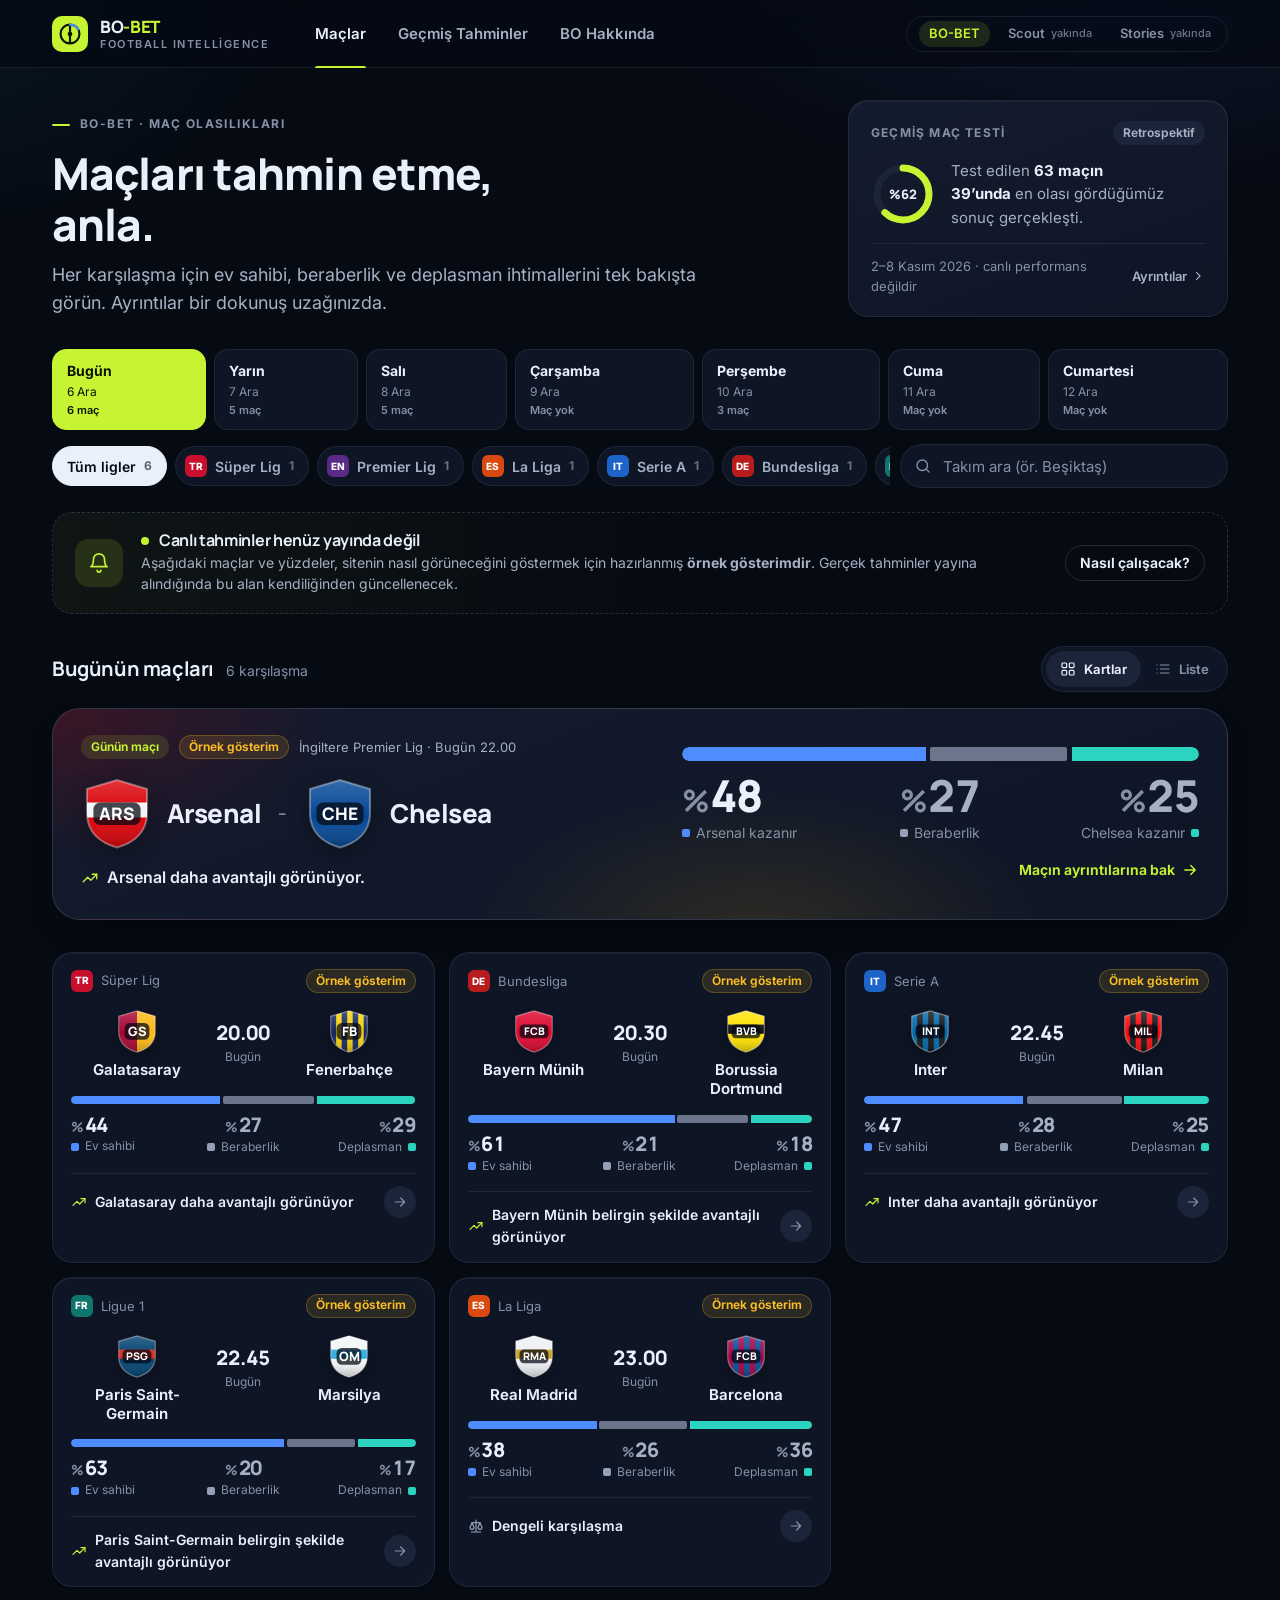
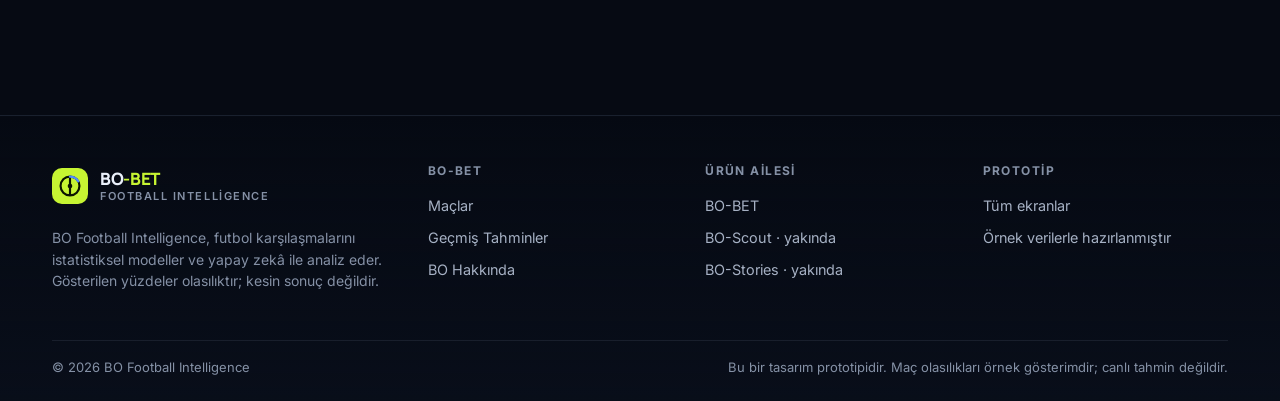
==== index.html @ 5502887b "Initial BO Football Intelligence UX design" ====
<!DOCTYPE html>
<html lang="tr">
<head>
<meta charset="UTF-8">
<meta name="viewport" content="width=device-width, initial-scale=1, viewport-fit=cover">
<meta name="theme-color" content="#060a13">
<meta name="description" content="BO-BET: Bugünün futbol maçları için kazanma ve beraberlik olasılıkları. BO Football Intelligence.">
<title>Maçlar · BO-BET — BO Football Intelligence</title>
<link rel="preconnect" href="https://fonts.googleapis.com">
<link rel="preconnect" href="https://fonts.gstatic.com" crossorigin>
<link href="https://fonts.googleapis.com/css2?family=Inter:wght@400;500;600;700&family=Manrope:wght@600;700;800&display=swap" rel="stylesheet">
<link rel="stylesheet" href="assets/css/base.css">
<link rel="stylesheet" href="assets/css/shell.css">
<link rel="stylesheet" href="assets/css/components.css">
<link rel="stylesheet" href="assets/css/pages.css">
</head>
<body data-page="maclar">
<a class="skip-link" href="#icerik">İçeriğe geç</a>
<header class="site-header" id="site-header"></header>

<main id="icerik" class="page">
  <div class="container">

    <section class="home-hero" aria-labelledby="hero-title">
      <div>
        <span class="eyebrow">BO-BET · Maç olasılıkları</span>
        <h1 id="hero-title">Maçları tahmin etme, <br>anla.</h1>
        <p class="lead">Her karşılaşma için ev sahibi, beraberlik ve deplasman ihtimallerini tek bakışta görün. Ayrıntılar bir dokunuş uzağınızda.</p>
      </div>
      <a class="track-card" href="gecmis-tahminler.html" id="track-card" aria-label="Geçmiş maç testlerinin sonuçlarını gör"></a>
    </section>

    <section class="toolbar" aria-label="Maç filtreleri">
      <div class="date-strip" id="date-strip" role="group" aria-label="Gün seçimi"></div>
      <div class="toolbar__row toolbar__row--top">
        <div class="chips" id="league-chips" role="group" aria-label="Lig filtresi"></div>
        <div class="search" role="search">
          <svg viewBox="0 0 24 24" fill="none" stroke="currentColor" stroke-width="1.8" stroke-linecap="round" aria-hidden="true"><circle cx="11" cy="11" r="7"/><path d="m20 20-3.5-3.5"/></svg>
          <label class="sr-only" for="team-search">Takım ara</label>
          <input id="team-search" type="search" placeholder="Takım ara (ör. Beşiktaş)" autocomplete="off" enterkeyhint="search">
          <button class="search__clear" id="search-clear" type="button" aria-label="Aramayı temizle" hidden></button>
        </div>
      </div>
    </section>

    <div class="live-empty" role="status">
      <span class="live-empty__icon"><svg viewBox="0 0 24 24" fill="none" stroke="currentColor" stroke-width="1.8" stroke-linecap="round" stroke-linejoin="round" aria-hidden="true"><path d="M6 8a6 6 0 0 1 12 0c0 7 3 8 3 8H3s3-1 3-8"/><path d="M10 20a2 2 0 0 0 4 0"/></svg></span>
      <div>
        <h3><span class="pulse-dot" aria-hidden="true"></span>Canlı tahminler henüz yayında değil</h3>
        <p>Aşağıdaki maçlar ve yüzdeler, sitenin nasıl görüneceğini göstermek için hazırlanmış <strong>örnek gösterimdir</strong>. Gerçek tahminler yayına alındığında bu alan kendiliğinden güncellenecek.</p>
      </div>
      <a class="btn btn--ghost btn--sm" href="hakkinda.html#canli">Nasıl çalışacak?</a>
    </div>

    <div class="results-meta">
      <div class="results-meta__title">
        <h2 id="results-title">Bugünün maçları</h2>
        <span id="results-count" aria-live="polite"></span>
      </div>
      <div class="view-switch" role="group" aria-label="Görünüm">
        <button type="button" data-view="cards" aria-pressed="true"><svg viewBox="0 0 24 24" fill="none" stroke="currentColor" stroke-width="1.8" aria-hidden="true"><rect x="3" y="3" width="7" height="7" rx="1.5"/><rect x="14" y="3" width="7" height="7" rx="1.5"/><rect x="3" y="14" width="7" height="7" rx="1.5"/><rect x="14" y="14" width="7" height="7" rx="1.5"/></svg>Kartlar</button>
        <button type="button" data-view="list" aria-pressed="false"><svg viewBox="0 0 24 24" fill="none" stroke="currentColor" stroke-width="1.8" stroke-linecap="round" aria-hidden="true"><path d="M8 6h13M8 12h13M8 18h13M3 6h.01M3 12h.01M3 18h.01"/></svg>Liste</button>
      </div>
    </div>

    <div id="featured-slot"></div>
    <div id="match-groups"></div>

  </div>
</main>

<footer class="site-footer" id="site-footer"></footer>
<nav class="bottom-nav" id="bottom-nav" aria-label="Alt menü"></nav>

<script src="assets/js/data.js"></script>
<script src="assets/js/icons.js"></script>
<script src="assets/js/core.js"></script>
<script src="assets/js/page-matches.js"></script>
</body>
</html>
---- assets/css/base.css ----
/* =========================================================
   BO Football Intelligence — Tasarım sistemi
   1) Değişkenler  2) Temel  3) Yerleşim  4) Kabuk (üst menü, alt menü, altbilgi)
   ========================================================= */

:root {
  /* Yüzeyler: derin lacivert → antrasit */
  --bg: #060a13;
  --bg-2: #0a101d;
  --surface: #0e1525;
  --surface-2: #131b2e;
  --surface-3: #1b2439;
  --line: rgba(148, 163, 184, 0.12);
  --line-2: rgba(148, 163, 184, 0.22);

  /* Metin (koyu zeminde AA kontrast) */
  --text: #eaf0fa;
  --text-2: #a6b1c4;
  --text-3: #8591a6;

  /* Marka: sinyal lime — yalnızca marka, etkin durum ve ana eylem */
  --brand: #c6f432;
  --brand-hover: #d6fb63;
  --brand-ink: #0b1300;
  --brand-soft: rgba(198, 244, 50, 0.12);

  /* Sonuç renkleri: kazan/kaybet çağrışımı yapmayan nötr üçlü */
  --home: #4f8cff;
  --draw: #93a0b8;
  --away: #2cd3c1;
  --home-soft: rgba(79, 140, 255, 0.14);
  --draw-soft: rgba(147, 160, 184, 0.14);
  --away-soft: rgba(44, 211, 193, 0.14);

  /* Durum */
  --ok: #4ade80;
  --bad: #fb7185;
  --warn: #fbbf24;
  --ok-soft: rgba(74, 222, 128, 0.12);
  --bad-soft: rgba(251, 113, 133, 0.12);
  --warn-soft: rgba(251, 191, 36, 0.12);

  --font-display: "Manrope", "Segoe UI", system-ui, sans-serif;
  --font-body: "Inter", "Segoe UI", system-ui, sans-serif;

  --r-xs: 6px;
  --r-sm: 10px;
  --r-md: 14px;
  --r-lg: 20px;
  --r-xl: 28px;
  --r-pill: 999px;

  --s-1: 4px;
  --s-2: 8px;
  --s-3: 12px;
  --s-4: 16px;
  --s-5: 24px;
  --s-6: 32px;
  --s-7: 48px;
  --s-8: 64px;
  --s-9: 96px;

  --shadow-1: inset 0 1px 0 rgba(255, 255, 255, 0.04), 0 1px 2px rgba(0, 0, 0, 0.4);
  --shadow-2: 0 14px 34px -16px rgba(0, 0, 0, 0.7);
  --shadow-3: 0 30px 70px -30px rgba(0, 0, 0, 0.85);

  --ease-out: cubic-bezier(0.22, 1, 0.36, 1);
  --t-fast: 150ms;
  --t-med: 260ms;

  --header-h: 68px;
  --bottom-h: 66px;
  --container: 1240px;
}

/* ---------- Temel ---------- */
*,
*::before,
*::after {
  box-sizing: border-box;
}
* {
  margin: 0;
}
html {
  -webkit-text-size-adjust: 100%;
  color-scheme: dark;
  scroll-padding-top: calc(var(--header-h) + 16px);
}
body {
  font-family: var(--font-body);
  font-size: 16px;
  line-height: 1.55;
  color: var(--text);
  background: var(--bg);
  min-height: 100vh;
  -webkit-font-smoothing: antialiased;
  overflow-x: hidden;
}
body::before {
  content: "";
  position: fixed;
  inset: 0;
  z-index: -1;
  pointer-events: none;
  background:
    radial-gradient(900px 480px at 88% -10%, rgba(79, 140, 255, 0.13), transparent 60%),
    radial-gradient(700px 420px at -8% 0%, rgba(44, 211, 193, 0.07), transparent 60%),
    radial-gradient(800px 360px at 50% 115%, rgba(198, 244, 50, 0.04), transparent 60%);
}
img,
svg {
  display: block;
  max-width: 100%;
}
a {
  color: inherit;
  text-decoration: none;
}
button,
input,
select {
  font: inherit;
  color: inherit;
}
button {
  background: none;
  border: 0;
  cursor: pointer;
  -webkit-tap-highlight-color: transparent;
}
ul,
ol {
  list-style: none;
  padding: 0;
}
:focus-visible {
  outline: 2px solid var(--brand);
  outline-offset: 3px;
  border-radius: var(--r-xs);
}
::selection {
  background: rgba(198, 244, 50, 0.28);
  color: #fff;
}
[hidden] {
  display: none !important;
}
.sr-only {
  position: absolute;
  width: 1px;
  height: 1px;
  padding: 0;
  margin: -1px;
  overflow: hidden;
  clip: rect(0, 0, 0, 0);
  white-space: nowrap;
  border: 0;
}
.skip-link {
  position: absolute;
  left: 16px;
  top: -80px;
  z-index: 100;
  padding: 10px 16px;
  border-radius: var(--r-sm);
  background: var(--brand);
  color: var(--brand-ink);
  font-weight: 700;
}
.skip-link:focus {
  top: 12px;
}

/* ---------- Tipografi ---------- */
h1,
h2,
h3,
h4 {
  font-family: var(--font-display);
  font-weight: 700;
  line-height: 1.15;
  letter-spacing: -0.02em;
  text-wrap: balance;
}
h1 {
  font-size: clamp(1.75rem, 1.2rem + 2.2vw, 2.75rem);
  font-weight: 800;
}
h2 {
  font-size: clamp(1.3rem, 1.05rem + 1vw, 1.75rem);
}
h3 {
  font-size: 1.0625rem;
}
p {
  text-wrap: pretty;
}
.num {
  font-family: var(--font-display);
  font-variant-numeric: tabular-nums;
  letter-spacing: -0.02em;
}
.eyebrow {
  display: inline-flex;
  align-items: center;
  gap: 10px;
  font-size: 0.75rem;
  font-weight: 700;
  letter-spacing: 0.12em;
  text-transform: uppercase;
  color: var(--text-3);
}
.eyebrow::before {
  content: "";
  width: 18px;
  height: 2px;
  border-radius: 2px;
  background: var(--brand);
}
.lead {
  font-size: clamp(1rem, 0.95rem + 0.3vw, 1.125rem);
  color: var(--text-2);
  max-width: 62ch;
}
.muted {
  color: var(--text-3);
}

/* ---------- Yerleşim ---------- */
.container {
  width: 100%;
  max-width: var(--container);
  margin-inline: auto;
  padding-inline: clamp(16px, 4vw, 32px);
}
.page {
  padding-block: var(--s-6) var(--s-8);
}
.section {
  margin-top: var(--s-8);
}
.section-head {
  display: flex;
  align-items: flex-end;
  justify-content: space-between;
  gap: var(--s-4);
  flex-wrap: wrap;
  margin-bottom: var(--s-5);
}
.section-head p {
  margin-top: 6px;
  max-width: 62ch;
  font-size: 0.975rem;
  color: var(--text-2);
}
---- assets/css/shell.css ----
/* =========================================================
   Kabuk: Üst menü · Mobil alt menü · Altbilgi
   ========================================================= */

.site-header {
  position: sticky;
  top: 0;
  z-index: 50;
  height: var(--header-h);
  background: rgba(6, 10, 19, 0.78);
  backdrop-filter: saturate(160%) blur(14px);
  -webkit-backdrop-filter: saturate(160%) blur(14px);
  border-bottom: 1px solid var(--line);
}
.site-header__inner {
  height: 100%;
  display: flex;
  align-items: center;
  gap: var(--s-6);
}

/* Logo */
.logo {
  display: inline-flex;
  align-items: center;
  gap: 12px;
  flex-shrink: 0;
  min-height: 44px;
}
.logo__mark {
  width: 36px;
  height: 36px;
  flex-shrink: 0;
}
.logo__text {
  display: flex;
  flex-direction: column;
  line-height: 1;
}
.logo__name {
  font-family: var(--font-display);
  font-weight: 800;
  font-size: 1.0625rem;
  letter-spacing: -0.02em;
}
.logo__name b {
  color: var(--brand);
  font-weight: 800;
}
.logo__sub {
  margin-top: 4px;
  font-size: 0.6875rem;
  font-weight: 600;
  letter-spacing: 0.14em;
  text-transform: uppercase;
  color: var(--text-3);
}

/* Ana menü */
.main-nav {
  display: flex;
  align-items: center;
  gap: 4px;
  height: 100%;
}
.main-nav__link {
  position: relative;
  display: inline-flex;
  align-items: center;
  height: 100%;
  padding-inline: 14px;
  font-size: 0.9375rem;
  font-weight: 600;
  color: var(--text-2);
  transition: color var(--t-fast) ease;
}
.main-nav__link:hover {
  color: var(--text);
}
.main-nav__link[aria-current="page"] {
  color: var(--text);
}
.main-nav__link[aria-current="page"]::after {
  content: "";
  position: absolute;
  left: 14px;
  right: 14px;
  bottom: -1px;
  height: 2px;
  border-radius: 2px 2px 0 0;
  background: var(--brand);
}

.header-right {
  margin-left: auto;
  display: flex;
  align-items: center;
  gap: var(--s-3);
}
.product-switch {
  display: inline-flex;
  align-items: center;
  gap: 8px;
  height: 36px;
  padding: 0 6px 0 12px;
  border: 1px solid var(--line);
  border-radius: var(--r-pill);
  font-size: 0.8125rem;
  color: var(--text-3);
}
.product-switch__item {
  display: inline-flex;
  align-items: center;
  gap: 6px;
  height: 26px;
  padding: 0 10px;
  border-radius: var(--r-pill);
  font-weight: 600;
}
.product-switch__item.is-current {
  background: var(--brand-soft);
  color: var(--brand);
}
.product-switch__item.is-soon {
  color: var(--text-3);
}
.product-switch__item.is-soon small {
  font-size: 0.6875rem;
  font-weight: 500;
  opacity: 0.8;
}

/* ---------- Mobil alt menü ---------- */
.bottom-nav {
  display: none;
}

@media (max-width: 860px) {
  .main-nav,
  .product-switch {
    display: none;
  }
  .site-header {
    --header-h: 60px;
  }
  .bottom-nav {
    display: grid;
    grid-template-columns: repeat(3, 1fr);
    position: fixed;
    left: 0;
    right: 0;
    bottom: 0;
    z-index: 60;
    height: calc(var(--bottom-h) + env(safe-area-inset-bottom));
    padding-bottom: env(safe-area-inset-bottom);
    background: rgba(8, 12, 22, 0.92);
    backdrop-filter: saturate(160%) blur(16px);
    -webkit-backdrop-filter: saturate(160%) blur(16px);
    border-top: 1px solid var(--line);
  }
  .bottom-nav__link {
    display: flex;
    flex-direction: column;
    align-items: center;
    justify-content: center;
    gap: 4px;
    min-height: 48px;
    font-size: 0.75rem;
    font-weight: 600;
    color: var(--text-3);
    position: relative;
  }
  .bottom-nav__link svg {
    width: 22px;
    height: 22px;
  }
  .bottom-nav__link[aria-current="page"] {
    color: var(--brand);
  }
  .bottom-nav__link[aria-current="page"]::before {
    content: "";
    position: absolute;
    top: 0;
    width: 28px;
    height: 2px;
    border-radius: 0 0 2px 2px;
    background: var(--brand);
  }
  body {
    padding-bottom: calc(var(--bottom-h) + env(safe-area-inset-bottom));
  }
}

/* ---------- Altbilgi ---------- */
.site-footer {
  margin-top: var(--s-8);
  border-top: 1px solid var(--line);
  background: linear-gradient(180deg, transparent, rgba(10, 16, 29, 0.7));
}
.site-footer__grid {
  display: grid;
  grid-template-columns: 1.4fr 1fr 1fr 1fr;
  gap: var(--s-6);
  padding-block: var(--s-7);
}
.site-footer__about p {
  margin-top: var(--s-4);
  max-width: 40ch;
  font-size: 0.875rem;
  color: var(--text-3);
}
.site-footer h4 {
  margin-bottom: var(--s-3);
  font-family: var(--font-body);
  font-size: 0.75rem;
  font-weight: 700;
  letter-spacing: 0.12em;
  text-transform: uppercase;
  color: var(--text-3);
}
.site-footer__col a,
.site-footer__col span {
  display: flex;
  align-items: center;
  gap: 8px;
  min-height: 32px;
  font-size: 0.9rem;
  color: var(--text-2);
}
.site-footer__col a:hover {
  color: var(--text);
}
.site-footer__legal {
  padding-block: var(--s-4) var(--s-5);
  border-top: 1px solid var(--line);
  font-size: 0.8125rem;
  color: var(--text-3);
  display: flex;
  justify-content: space-between;
  gap: var(--s-4);
  flex-wrap: wrap;
}

@media (max-width: 860px) {
  .site-footer__grid {
    grid-template-columns: 1fr 1fr;
  }
  .site-footer__about {
    grid-column: 1 / -1;
  }
}
---- assets/css/components.css ----
/* =========================================================
   Bileşenler: buton · rozet · arma · olasılık · filtre · kart
   ========================================================= */

/* ---------- Butonlar ---------- */
.btn {
  display: inline-flex;
  align-items: center;
  justify-content: center;
  gap: 8px;
  min-height: 44px;
  padding: 0 18px;
  border-radius: var(--r-pill);
  font-weight: 650;
  font-size: 0.9375rem;
  border: 1px solid transparent;
  transition: background var(--t-fast) ease, border-color var(--t-fast) ease, color var(--t-fast) ease, transform var(--t-fast) ease;
}
.btn svg { width: 18px; height: 18px; }
.btn:active { transform: scale(0.98); }
.btn--primary { background: var(--brand); color: var(--brand-ink); }
.btn--primary:hover { background: var(--brand-hover); }
.btn--ghost { border-color: var(--line-2); color: var(--text); }
.btn--ghost:hover { background: var(--surface-2); }
.btn--sm { min-height: 36px; padding: 0 14px; font-size: 0.875rem; }
.link-arrow {
  display: inline-flex;
  align-items: center;
  gap: 6px;
  min-height: 44px;
  font-weight: 600;
  font-size: 0.9375rem;
  color: var(--text-2);
  transition: color var(--t-fast) ease;
}
.link-arrow:hover { color: var(--text); }
.link-arrow svg { width: 18px; height: 18px; }

/* ---------- Rozetler ---------- */
.tag {
  display: inline-flex;
  align-items: center;
  gap: 6px;
  height: 24px;
  padding: 0 10px;
  border-radius: var(--r-pill);
  font-size: 0.75rem;
  font-weight: 650;
  white-space: nowrap;
  background: var(--surface-3);
  color: var(--text-2);
}
.tag svg { width: 14px; height: 14px; }
.tag--sample {
  background: var(--warn-soft);
  color: var(--warn);
  box-shadow: inset 0 0 0 1px rgba(251, 191, 36, 0.25);
}
.tag--draft {
  background: transparent;
  color: var(--text-3);
  box-shadow: inset 0 0 0 1px var(--line-2);
}
.tag--brand { background: var(--brand-soft); color: var(--brand); }
.tag--ok { background: var(--ok-soft); color: var(--ok); }
.tag--bad { background: var(--bad-soft); color: var(--bad); }

/* ---------- Takım arması (SVG kalkan) ---------- */
.crest {
  --size: 40px;
  width: var(--size);
  height: var(--size);
  flex-shrink: 0;
  filter: drop-shadow(0 6px 10px rgba(0, 0, 0, 0.35));
}
.crest svg { width: 100%; height: 100%; }
.crest--xs { --size: 24px; }
.crest--sm { --size: 32px; }
.crest--md { --size: 44px; }
.crest--lg { --size: 72px; }
.crest--xl { --size: clamp(76px, 10vw, 112px); }

/* ---------- Lig rozeti ---------- */
.league-mark {
  display: inline-grid;
  place-items: center;
  width: 22px;
  height: 22px;
  border-radius: 6px;
  font-size: 0.625rem;
  font-weight: 800;
  letter-spacing: 0.02em;
  color: #fff;
  background: var(--lg, var(--surface-3));
  flex-shrink: 0;
}
.chip[aria-pressed="true"] .league-mark { box-shadow: 0 0 0 1px rgba(0, 0, 0, 0.15); }

/* ---------- Olasılık çubuğu ---------- */
.prob { display: flex; flex-direction: column; gap: 10px; }
.prob__bar {
  display: flex;
  gap: 3px;
  height: 8px;
  border-radius: var(--r-pill);
  overflow: hidden;
}
.prob--lg .prob__bar { height: 14px; gap: 4px; }
.prob__seg {
  height: 100%;
  border-radius: 2px;
  transform-origin: left center;
  animation: grow 700ms var(--ease-out) both;
}
.prob__seg:first-child { border-radius: var(--r-pill) 2px 2px var(--r-pill); }
.prob__seg:last-child { border-radius: 2px var(--r-pill) var(--r-pill) 2px; }
.prob__seg--home { background: var(--home); }
.prob__seg--draw { background: var(--draw); opacity: 0.7; animation-delay: 60ms; }
.prob__seg--away { background: var(--away); animation-delay: 120ms; }
@keyframes grow {
  from { transform: scaleX(0); }
  to { transform: scaleX(1); }
}

.prob__values {
  display: grid;
  grid-template-columns: 1fr auto 1fr;
  align-items: start;
  gap: var(--s-3);
}
.prob__val { display: flex; flex-direction: column; gap: 2px; min-width: 0; }
.prob__val--draw { align-items: center; text-align: center; }
.prob__val--away { align-items: flex-end; text-align: right; }
.prob__pct {
  font-family: var(--font-display);
  font-weight: 800;
  font-size: 1.25rem;
  line-height: 1.1;
  font-variant-numeric: tabular-nums;
  letter-spacing: -0.02em;
  color: var(--text-2);
}
.prob__pct small { font-size: 0.7em; font-weight: 700; margin-right: 1px; color: var(--text-3); }
.prob__val.is-top .prob__pct { color: var(--text); }
.prob__lbl {
  display: inline-flex;
  align-items: center;
  gap: 6px;
  font-size: 0.75rem;
  color: var(--text-3);
  white-space: nowrap;
  overflow: hidden;
  text-overflow: ellipsis;
  max-width: 100%;
}
.prob__lbl::before {
  content: "";
  width: 8px;
  height: 8px;
  border-radius: 2px;
  flex-shrink: 0;
}
.prob__val--home .prob__lbl::before { background: var(--home); }
.prob__val--draw .prob__lbl::before { background: var(--draw); }
.prob__val--away .prob__lbl { flex-direction: row-reverse; }
.prob__val--away .prob__lbl::before { background: var(--away); }
.prob--lg .prob__pct { font-size: clamp(1.75rem, 1.3rem + 2vw, 2.75rem); }
.prob--lg .prob__lbl { font-size: 0.875rem; }

/* ---------- Tarih şeridi ---------- */
.date-strip {
  display: flex;
  gap: 8px;
  overflow-x: auto;
  scroll-snap-type: x proximity;
  scrollbar-width: none;
  padding: 2px;
  margin: -2px;
}
.date-strip::-webkit-scrollbar { display: none; }
.day {
  flex: 1 0 auto;
  min-width: 100px;
  min-height: 64px;
  display: flex;
  flex-direction: column;
  align-items: flex-start;
  justify-content: center;
  gap: 1px;
  padding: 10px 14px;
  border-radius: var(--r-md);
  background: var(--surface);
  border: 1px solid var(--line);
  scroll-snap-align: start;
  text-align: left;
  transition: background var(--t-fast) ease, border-color var(--t-fast) ease;
}
.day:hover { border-color: var(--line-2); }
.day__name { font-size: 0.875rem; font-weight: 700; color: var(--text); }
.day__date { font-size: 0.75rem; color: var(--text-3); }
.day__count { font-size: 0.6875rem; font-weight: 600; color: var(--text-3); }
.day[aria-pressed="true"] { background: var(--brand); border-color: var(--brand); }
.day[aria-pressed="true"] .day__name,
.day[aria-pressed="true"] .day__date,
.day[aria-pressed="true"] .day__count { color: var(--brand-ink); }

/* ---------- Çipler (lig filtresi) ---------- */
.chips {
  display: flex;
  gap: 8px;
  overflow-x: auto;
  scrollbar-width: none;
  padding: 2px;
  margin: -2px;
}
.chips::-webkit-scrollbar { display: none; }
.chip {
  display: inline-flex;
  align-items: center;
  gap: 8px;
  min-height: 40px;
  padding: 0 14px 0 9px;
  border-radius: var(--r-pill);
  border: 1px solid var(--line);
  background: var(--surface);
  font-size: 0.875rem;
  font-weight: 600;
  color: var(--text-2);
  white-space: nowrap;
  flex-shrink: 0;
  transition: background var(--t-fast) ease, color var(--t-fast) ease, border-color var(--t-fast) ease;
}
.chip--plain { padding-left: 14px; }
.chip:hover { color: var(--text); border-color: var(--line-2); }
.chip[aria-pressed="true"] { background: var(--text); border-color: var(--text); color: var(--bg); }
.chip__count { font-size: 0.75rem; font-weight: 700; opacity: 0.6; }

/* ---------- Arama ve seçim ---------- */
.search { position: relative; display: flex; align-items: center; min-width: 240px; }
.search > svg {
  position: absolute;
  left: 14px;
  width: 18px;
  height: 18px;
  color: var(--text-3);
  pointer-events: none;
}
.search input {
  width: 100%;
  min-height: 44px;
  padding: 0 44px 0 42px;
  border-radius: var(--r-pill);
  border: 1px solid var(--line);
  background: var(--surface);
  font-size: 0.9375rem;
  transition: border-color var(--t-fast) ease, background var(--t-fast) ease;
}
.search input::placeholder { color: var(--text-3); }
.search input:focus { outline: none; border-color: var(--brand); background: var(--surface-2); }
.search input::-webkit-search-cancel-button { display: none; }
.search__clear {
  position: absolute;
  right: 4px;
  width: 36px;
  height: 36px;
  display: grid;
  place-items: center;
  border-radius: 50%;
  color: var(--text-3);
}
.search__clear svg { width: 16px; height: 16px; }
.search__clear:hover { color: var(--text); background: var(--surface-3); }

.select {
  min-height: 44px;
  padding: 0 40px 0 16px;
  border-radius: var(--r-pill);
  border: 1px solid var(--line);
  background: var(--surface) url("data:image/svg+xml,%3Csvg xmlns='http://www.w3.org/2000/svg' viewBox='0 0 24 24' fill='none' stroke='%238591a6' stroke-width='2' stroke-linecap='round'%3E%3Cpath d='m6 9 6 6 6-6'/%3E%3C/svg%3E") no-repeat right 14px center / 16px;
  appearance: none;
  font-size: 0.9375rem;
  font-weight: 600;
  cursor: pointer;
}
.select:focus { outline: none; border-color: var(--brand); }
.select option { background: var(--surface-2); }

/* ---------- Bildirim kutusu ---------- */
.notice {
  display: flex;
  gap: 14px;
  align-items: flex-start;
  padding: 16px 18px;
  border-radius: var(--r-md);
  background: var(--surface);
  border: 1px solid var(--line);
  font-size: 0.9375rem;
  color: var(--text-2);
}
.notice > svg { width: 20px; height: 20px; flex-shrink: 0; margin-top: 2px; color: var(--text-3); }
.notice strong { color: var(--text); font-weight: 650; }
.notice--warn {
  background: linear-gradient(90deg, var(--warn-soft), rgba(251, 191, 36, 0.03));
  border-color: rgba(251, 191, 36, 0.28);
}
.notice--warn > svg { color: var(--warn); }

/* ---------- Açılır bölüm ---------- */
.disclosure {
  border-radius: var(--r-lg);
  background: var(--surface);
  border: 1px solid var(--line);
  overflow: hidden;
}
.disclosure + .disclosure { margin-top: var(--s-3); }
.disclosure > summary {
  list-style: none;
  display: flex;
  align-items: center;
  gap: 14px;
  min-height: 68px;
  padding: 16px 20px;
  cursor: pointer;
  transition: background var(--t-fast) ease;
}
.disclosure > summary::-webkit-details-marker { display: none; }
.disclosure > summary:hover { background: var(--surface-2); }
.disclosure__icon {
  width: 38px;
  height: 38px;
  display: grid;
  place-items: center;
  border-radius: var(--r-sm);
  background: var(--surface-3);
  color: var(--text-2);
  flex-shrink: 0;
}
.disclosure__icon svg { width: 18px; height: 18px; }
.disclosure__title { display: flex; flex-direction: column; gap: 2px; min-width: 0; }
.disclosure__title strong { font-family: var(--font-display); font-weight: 700; font-size: 1.0625rem; }
.disclosure__title span { font-size: 0.8125rem; color: var(--text-3); }
.disclosure__chev {
  margin-left: auto;
  width: 20px;
  height: 20px;
  color: var(--text-3);
  transition: transform var(--t-med) var(--ease-out);
  flex-shrink: 0;
}
.disclosure[open] .disclosure__chev { transform: rotate(180deg); }
.disclosure__body {
  padding: 4px 20px 24px;
  color: var(--text-2);
  animation: fadeUp var(--t-med) var(--ease-out);
}
@keyframes fadeUp {
  from { opacity: 0; transform: translateY(-4px); }
  to { opacity: 1; transform: none; }
}

/* ---------- Boş durum ---------- */
.empty {
  display: flex;
  flex-direction: column;
  align-items: center;
  text-align: center;
  gap: 10px;
  padding: var(--s-7) var(--s-5);
  border-radius: var(--r-lg);
  border: 1px dashed var(--line-2);
  background: rgba(14, 21, 37, 0.5);
}
.empty__art { width: 76px; height: 76px; margin-bottom: 6px; }
.empty h3 { font-size: 1.125rem; }
.empty p { max-width: 48ch; color: var(--text-2); font-size: 0.9375rem; }
.empty__actions { display: flex; gap: 10px; flex-wrap: wrap; justify-content: center; margin-top: 8px; }

/* ---------- Görünüm geçişi ---------- */
.reveal { animation: fadeUp 420ms var(--ease-out) both; }

@media (prefers-reduced-motion: reduce) {
  *,
  *::before,
  *::after {
    animation-duration: 1ms !important;
    animation-delay: 0ms !important;
    transition-duration: 1ms !important;
    scroll-behavior: auto !important;
  }
}
---- assets/css/pages.css ----
/* =========================================================
   Sayfalar: Maçlar · Maç detayı · Geçmiş · Hakkında · Prototip
   ========================================================= */

/* ================= MAÇLAR ================= */
.home-hero {
  display: grid;
  grid-template-columns: minmax(0, 1fr) 380px;
  gap: var(--s-6);
  align-items: end;
}
.home-hero h1 { margin-top: 14px; }
.home-hero .lead { margin-top: 12px; }

.track-card {
  position: relative;
  display: block;
  padding: 20px 22px;
  border-radius: var(--r-lg);
  background: linear-gradient(160deg, var(--surface-2), var(--surface));
  border: 1px solid var(--line);
  box-shadow: var(--shadow-1);
  overflow: hidden;
  transition: border-color var(--t-fast) ease, transform var(--t-med) var(--ease-out);
}
.track-card:hover { border-color: var(--line-2); transform: translateY(-2px); }
.track-card__top { display: flex; align-items: center; justify-content: space-between; gap: 10px; }
.track-card__label { font-size: 0.75rem; font-weight: 700; letter-spacing: 0.1em; text-transform: uppercase; color: var(--text-3); }
.track-card__body { display: flex; align-items: center; gap: 16px; margin-top: 14px; }
.track-card__ring { width: 64px; height: 64px; flex-shrink: 0; }
.track-card__text { font-size: 0.9375rem; color: var(--text-2); }
.track-card__text strong { color: var(--text); font-weight: 700; }
.track-card__foot {
  display: flex;
  align-items: center;
  justify-content: space-between;
  margin-top: 14px;
  padding-top: 12px;
  border-top: 1px solid var(--line);
  font-size: 0.8125rem;
  color: var(--text-3);
}
.track-card__foot span:last-child { display: inline-flex; align-items: center; gap: 4px; color: var(--text-2); font-weight: 600; }
.track-card__foot svg { width: 16px; height: 16px; }

/* Araç çubuğu */
.toolbar { margin-top: var(--s-6); display: flex; flex-direction: column; gap: 14px; }
.toolbar__row { display: flex; align-items: center; gap: 12px; }
.toolbar__row .chips { flex: 1; min-width: 0; }

.view-switch {
  display: inline-flex;
  padding: 4px;
  border-radius: var(--r-pill);
  background: var(--surface);
  border: 1px solid var(--line);
  flex-shrink: 0;
}
.view-switch button {
  display: inline-flex;
  align-items: center;
  gap: 8px;
  min-height: 36px;
  padding: 0 14px;
  border-radius: var(--r-pill);
  font-size: 0.8125rem;
  font-weight: 650;
  color: var(--text-3);
  white-space: nowrap;
  transition: background var(--t-fast) ease, color var(--t-fast) ease;
}
.view-switch button svg { width: 16px; height: 16px; }
.view-switch button[aria-pressed="true"] { background: var(--surface-3); color: var(--text); }

.results-meta {
  display: flex;
  align-items: center;
  justify-content: space-between;
  gap: 12px;
  flex-wrap: wrap;
  margin-top: var(--s-6);
  margin-bottom: var(--s-4);
}
.results-meta__title { display: flex; align-items: baseline; gap: 12px; flex-wrap: wrap; }
.results-meta__title h2 { font-size: 1.25rem; }
.results-meta__title span { font-size: 0.875rem; color: var(--text-3); }

/* Lig grubu */
.league-group + .league-group { margin-top: var(--s-6); }
.league-group__head {
  display: flex;
  align-items: center;
  gap: 10px;
  margin-bottom: 12px;
  font-size: 0.875rem;
  font-weight: 700;
}
.league-group__head .muted { font-weight: 500; }
.league-group__head::after { content: ""; flex: 1; height: 1px; background: var(--line); }

.match-grid {
  display: grid;
  grid-template-columns: repeat(auto-fill, minmax(330px, 1fr));
  gap: 14px;
}

/* Maç kartı */
.match-card {
  position: relative;
  display: flex;
  flex-direction: column;
  gap: 16px;
  padding: 16px 18px 14px;
  border-radius: var(--r-lg);
  background: var(--surface);
  border: 1px solid var(--line);
  box-shadow: var(--shadow-1);
  transition: border-color var(--t-fast) ease, background var(--t-fast) ease, transform var(--t-med) var(--ease-out), box-shadow var(--t-med) ease;
}
.match-card:hover {
  border-color: var(--line-2);
  background: var(--surface-2);
  transform: translateY(-2px);
  box-shadow: var(--shadow-2);
}
.match-card:active { transform: translateY(0) scale(0.995); }
.match-card__top { display: flex; align-items: center; justify-content: space-between; gap: 8px; font-size: 0.8125rem; color: var(--text-3); }
.match-card__league { display: inline-flex; align-items: center; gap: 8px; min-width: 0; }
.match-card__league span { white-space: nowrap; overflow: hidden; text-overflow: ellipsis; }
.match-card__teams { display: grid; grid-template-columns: 1fr auto 1fr; align-items: start; gap: 8px; }
.mc-team { display: flex; flex-direction: column; align-items: center; gap: 8px; text-align: center; min-width: 0; }
.mc-team__name { font-weight: 650; font-size: 0.9375rem; line-height: 1.25; }
.mc-center { display: flex; flex-direction: column; align-items: center; padding-top: 8px; min-width: 64px; }
.mc-center__time { font-family: var(--font-display); font-weight: 800; font-size: 1.25rem; font-variant-numeric: tabular-nums; }
.mc-center__day { font-size: 0.75rem; color: var(--text-3); }
.match-card__foot {
  display: flex;
  align-items: center;
  justify-content: space-between;
  gap: 10px;
  padding-top: 12px;
  border-top: 1px solid var(--line);
}
.verdict-line { display: inline-flex; align-items: center; gap: 8px; font-size: 0.875rem; font-weight: 600; color: var(--text); min-width: 0; }
.verdict-line svg { width: 16px; height: 16px; flex-shrink: 0; color: var(--brand); }
.verdict-line.is-even svg { color: var(--draw); }
.match-card__go {
  width: 32px;
  height: 32px;
  display: grid;
  place-items: center;
  border-radius: 50%;
  color: var(--text-3);
  background: var(--surface-3);
  flex-shrink: 0;
  transition: background var(--t-fast) ease, color var(--t-fast) ease, transform var(--t-med) var(--ease-out);
}
.match-card__go svg { width: 16px; height: 16px; }
.match-card:hover .match-card__go { background: var(--brand); color: var(--brand-ink); transform: translateX(2px); }

/* Öne çıkan maç */
.featured {
  position: relative;
  display: grid;
  grid-template-columns: minmax(0, 1.1fr) minmax(0, 1fr);
  gap: var(--s-6);
  align-items: center;
  padding: 26px 28px;
  margin-bottom: var(--s-6);
  border-radius: var(--r-xl);
  border: 1px solid var(--line-2);
  background:
    radial-gradient(420px 220px at 0% 0%, var(--hc-soft), transparent 70%),
    radial-gradient(420px 220px at 60% 110%, var(--ac-soft), transparent 70%),
    linear-gradient(160deg, var(--surface-2), var(--surface));
  box-shadow: var(--shadow-2);
  overflow: hidden;
  transition: border-color var(--t-fast) ease, transform var(--t-med) var(--ease-out);
}
.featured:hover { border-color: rgba(198, 244, 50, 0.35); transform: translateY(-2px); }
.featured__meta { display: flex; align-items: center; gap: 10px; flex-wrap: wrap; font-size: 0.8125rem; color: var(--text-2); }
.featured__teams { display: flex; align-items: center; gap: 18px; margin-top: 18px; flex-wrap: wrap; }
.featured__team { display: flex; align-items: center; gap: 14px; min-width: 0; }
.featured__team strong { font-family: var(--font-display); font-size: clamp(1.25rem, 1rem + 1vw, 1.625rem); font-weight: 800; letter-spacing: -0.02em; line-height: 1.1; }
.featured__vs { font-size: 0.8125rem; font-weight: 700; color: var(--text-3); }
.featured__verdict { margin-top: 16px; display: inline-flex; align-items: center; gap: 8px; font-weight: 600; }
.featured__verdict svg { width: 18px; height: 18px; color: var(--brand); }
.featured__right { display: flex; flex-direction: column; gap: 16px; }
.featured__cta { display: inline-flex; align-items: center; gap: 6px; align-self: flex-end; font-weight: 650; font-size: 0.875rem; color: var(--brand); }
.featured__cta svg { width: 18px; height: 18px; }

/* Kompakt liste görünümü */
.match-list { display: flex; flex-direction: column; border-radius: var(--r-lg); border: 1px solid var(--line); background: var(--surface); overflow: hidden; }
.match-row {
  display: grid;
  grid-template-columns: 56px minmax(0, 1fr) minmax(220px, 300px) 24px;
  align-items: center;
  gap: 18px;
  min-height: 76px;
  padding: 12px 18px;
  transition: background var(--t-fast) ease;
}
.match-row + .match-row { border-top: 1px solid var(--line); }
.match-row:hover { background: var(--surface-2); }
.match-row__time { font-family: var(--font-display); font-weight: 800; font-variant-numeric: tabular-nums; }
.match-row__teams { display: flex; flex-direction: column; gap: 6px; min-width: 0; }
.match-row__team { display: flex; align-items: center; gap: 10px; font-weight: 600; font-size: 0.9375rem; min-width: 0; }
.match-row__team span { white-space: nowrap; overflow: hidden; text-overflow: ellipsis; }
.match-row .prob__pct { font-size: 1rem; }
.match-row__go { color: var(--text-3); }
.match-row__go svg { width: 18px; height: 18px; }

/* Canlı tahmin boş durumu */
.live-empty {
  display: grid;
  grid-template-columns: auto minmax(0, 1fr) auto;
  gap: 18px;
  align-items: center;
  padding: 18px 22px;
  margin-top: var(--s-5);
  border-radius: var(--r-lg);
  border: 1px dashed var(--line-2);
  background: linear-gradient(90deg, rgba(198, 244, 50, 0.05), transparent 60%);
}
.live-empty__icon {
  width: 48px;
  height: 48px;
  display: grid;
  place-items: center;
  border-radius: var(--r-md);
  background: var(--brand-soft);
  color: var(--brand);
}
.live-empty__icon svg { width: 22px; height: 22px; }
.live-empty h3 { font-size: 1rem; display: flex; align-items: center; gap: 10px; }
.live-empty p { font-size: 0.875rem; color: var(--text-2); margin-top: 2px; }
.pulse-dot { position: relative; width: 8px; height: 8px; border-radius: 50%; background: var(--brand); flex-shrink: 0; }
.pulse-dot::after { content: ""; position: absolute; inset: -4px; border-radius: 50%; border: 2px solid var(--brand); opacity: 0; animation: pulse 2.4s ease-out infinite; }
@keyframes pulse {
  0% { transform: scale(0.6); opacity: 0.7; }
  100% { transform: scale(1.8); opacity: 0; }
}

/* Mobil: ana sayfa */
@media (max-width: 1024px) {
  .home-hero { grid-template-columns: 1fr; }
  .featured { grid-template-columns: 1fr; gap: var(--s-5); }
}
@media (max-width: 860px) {
  .toolbar__row--top { flex-direction: column; align-items: stretch; }
  .search { min-width: 0; }
  .view-switch { display: none; }
  .match-grid { grid-template-columns: 1fr; gap: 12px; }
  .match-row { grid-template-columns: 48px minmax(0, 1fr) 20px; }
  .match-row .prob { grid-column: 1 / -1; }
  .live-empty { grid-template-columns: auto minmax(0, 1fr); }
  .live-empty .btn { grid-column: 1 / -1; }
  .featured { padding: 20px; }
  .featured__teams { gap: 12px; }
  .featured__cta { align-self: stretch; justify-content: center; min-height: 44px; border-radius: var(--r-pill); background: var(--brand-soft); }
}

/* ================= MAÇ DETAYI ================= */
.breadcrumb { display: flex; align-items: center; gap: 8px; flex-wrap: wrap; font-size: 0.875rem; color: var(--text-3); }
.breadcrumb a { display: inline-flex; align-items: center; gap: 6px; min-height: 44px; color: var(--text-2); font-weight: 600; }
.breadcrumb a:hover { color: var(--text); }
.breadcrumb svg { width: 16px; height: 16px; }
.breadcrumb [aria-current] { color: var(--text); font-weight: 600; }

.match-hero {
  position: relative;
  margin-top: var(--s-3);
  padding: clamp(20px, 4vw, 40px);
  border-radius: var(--r-xl);
  border: 1px solid var(--line-2);
  background:
    radial-gradient(520px 300px at 0% 0%, var(--hc-soft), transparent 70%),
    radial-gradient(520px 300px at 100% 0%, var(--ac-soft), transparent 70%),
    linear-gradient(180deg, var(--surface-2), var(--surface));
  box-shadow: var(--shadow-3);
  overflow: hidden;
}
.match-hero::before {
  /* Saha çizgisi motifi */
  content: "";
  position: absolute;
  left: 50%;
  top: -120px;
  width: 300px;
  height: 300px;
  transform: translateX(-50%);
  border-radius: 50%;
  border: 1px solid rgba(255, 255, 255, 0.05);
  pointer-events: none;
}
.match-hero::after {
  content: "";
  position: absolute;
  left: 50%;
  top: 0;
  bottom: 0;
  width: 1px;
  background: linear-gradient(180deg, rgba(255, 255, 255, 0.06), transparent 60%);
  pointer-events: none;
}
.match-hero > * { position: relative; z-index: 1; }
.match-hero__meta { display: flex; align-items: center; justify-content: center; gap: 10px; flex-wrap: wrap; font-size: 0.875rem; color: var(--text-2); }
.match-hero__meta .dot { width: 3px; height: 3px; border-radius: 50%; background: var(--text-3); }
.match-hero__teams {
  display: grid;
  grid-template-columns: 1fr auto 1fr;
  align-items: center;
  gap: clamp(12px, 3vw, 40px);
  margin-top: clamp(20px, 3vw, 32px);
}
.hero-team { display: flex; flex-direction: column; align-items: center; gap: 14px; text-align: center; min-width: 0; }
.hero-team__name { font-family: var(--font-display); font-weight: 800; font-size: clamp(1.125rem, 0.9rem + 1.4vw, 2rem); letter-spacing: -0.02em; line-height: 1.1; }
.hero-team__role { font-size: 0.75rem; font-weight: 600; letter-spacing: 0.1em; text-transform: uppercase; color: var(--text-3); }
.hero-center { display: flex; flex-direction: column; align-items: center; gap: 4px; }
.hero-center__time { font-family: var(--font-display); font-weight: 800; font-size: clamp(1.5rem, 1.1rem + 2vw, 2.5rem); font-variant-numeric: tabular-nums; letter-spacing: -0.03em; }
.hero-center__label { font-size: 0.8125rem; color: var(--text-3); }
.match-hero__prob { max-width: 760px; margin: clamp(24px, 4vw, 40px) auto 0; }
.match-hero__verdict {
  display: flex;
  align-items: center;
  justify-content: center;
  gap: 10px;
  margin-top: 24px;
  text-align: center;
}
.verdict-pill {
  display: inline-flex;
  align-items: center;
  gap: 10px;
  padding: 10px 18px;
  border-radius: var(--r-pill);
  background: rgba(6, 10, 19, 0.55);
  border: 1px solid var(--line-2);
  font-weight: 650;
}
.verdict-pill svg { width: 18px; height: 18px; color: var(--brand); flex-shrink: 0; }
.verdict-pill.is-even svg { color: var(--draw); }
.match-hero__sub { margin-top: 12px; text-align: center; font-size: 0.875rem; color: var(--text-3); }

/* Detay ızgarası */
.detail-grid {
  display: grid;
  grid-template-columns: minmax(0, 1fr) 360px;
  gap: var(--s-5);
  margin-top: var(--s-6);
  align-items: start;
}
.detail-main { display: flex; flex-direction: column; gap: var(--s-5); min-width: 0; }
.detail-side { display: flex; flex-direction: column; gap: var(--s-4); position: sticky; top: calc(var(--header-h) + 16px); }

.panel {
  padding: 22px;
  border-radius: var(--r-lg);
  background: var(--surface);
  border: 1px solid var(--line);
  box-shadow: var(--shadow-1);
}
.panel__head { display: flex; align-items: flex-start; justify-content: space-between; gap: 12px; margin-bottom: 18px; }
.panel__head h2 { font-size: 1.125rem; }
.panel__head p { margin-top: 4px; font-size: 0.875rem; color: var(--text-3); }

/* 100 maç görseli */
.hundred { display: grid; grid-template-columns: repeat(20, 1fr); gap: 5px; }
.hundred i { aspect-ratio: 1; border-radius: 50%; animation: pop 400ms var(--ease-out) both; }
.hundred i.h { background: var(--home); }
.hundred i.d { background: var(--draw); opacity: 0.7; }
.hundred i.a { background: var(--away); }
@keyframes pop { from { transform: scale(0); } to { transform: scale(1); } }
.hundred-legend { display: flex; gap: 18px; flex-wrap: wrap; margin-top: 16px; font-size: 0.875rem; color: var(--text-2); }
.hundred-legend span { display: inline-flex; align-items: center; gap: 8px; }
.hundred-legend i { width: 10px; height: 10px; border-radius: 50%; }
.hundred-legend b { color: var(--text); font-variant-numeric: tabular-nums; }
.hundred-note { margin-top: 14px; padding-top: 14px; border-top: 1px solid var(--line); font-size: 0.875rem; color: var(--text-2); }

/* Taslak analiz modülleri */
.draft-grid { display: grid; grid-template-columns: repeat(2, minmax(0, 1fr)); gap: 12px; }
.draft {
  position: relative;
  padding: 18px;
  border-radius: var(--r-md);
  border: 1px dashed var(--line-2);
  background: repeating-linear-gradient(135deg, rgba(255, 255, 255, 0.012) 0 10px, transparent 10px 20px), var(--bg-2);
}
.draft--wide { grid-column: 1 / -1; }
.draft__head { display: flex; align-items: center; justify-content: space-between; gap: 10px; }
.draft__head h3 { font-size: 0.9375rem; display: flex; align-items: center; gap: 8px; }
.draft__head h3 svg { width: 16px; height: 16px; color: var(--text-3); }
.draft__desc { margin-top: 6px; font-size: 0.8125rem; color: var(--text-3); }
.draft__viz { margin-top: 16px; opacity: 0.55; filter: grayscale(0.6); }

/* Taslak: form noktaları */
.form-row { display: flex; align-items: center; justify-content: space-between; gap: 10px; font-size: 0.8125rem; color: var(--text-3); }
.form-row + .form-row { margin-top: 10px; }
.form-dots { display: flex; gap: 6px; }
.form-dots i { width: 22px; height: 22px; border-radius: 6px; background: var(--surface-3); border: 1px dashed var(--line-2); }

/* Taslak: karşılaştırma çubukları */
.vs-bar { display: grid; grid-template-columns: 1fr auto 1fr; align-items: center; gap: 10px; font-size: 0.75rem; color: var(--text-3); }
.vs-bar + .vs-bar { margin-top: 10px; }
.vs-bar__track { height: 6px; border-radius: 6px; background: var(--surface-3); position: relative; overflow: hidden; }
.vs-bar__track i { position: absolute; top: 0; bottom: 0; border-radius: 6px; background: var(--text-3); }
.vs-bar__track--l i { right: 0; }
.vs-bar__track--r i { left: 0; }

/* Taslak: gol ölçeği */
.xg { display: flex; align-items: flex-end; justify-content: space-around; gap: 16px; height: 70px; }
.xg__col { display: flex; flex-direction: column; align-items: center; gap: 6px; font-size: 0.75rem; color: var(--text-3); }
.xg__bar { width: 36px; border-radius: 8px 8px 2px 2px; background: var(--surface-3); border: 1px dashed var(--line-2); }

/* Yan panel */
.side-card { padding: 20px; border-radius: var(--r-lg); background: var(--surface); border: 1px solid var(--line); }
.side-card h3 { font-size: 0.9375rem; }
.side-card p { margin-top: 6px; font-size: 0.875rem; color: var(--text-2); }
.side-card .link-arrow { margin-top: 6px; font-size: 0.875rem; color: var(--brand); }
.side-stat { display: flex; align-items: baseline; gap: 8px; margin-top: 12px; }
.side-stat strong { font-family: var(--font-display); font-size: 2rem; font-weight: 800; letter-spacing: -0.03em; }
.side-stat span { font-size: 0.875rem; color: var(--text-3); }

.facts { display: flex; flex-direction: column; }
.facts li { display: flex; align-items: center; justify-content: space-between; gap: 12px; min-height: 44px; font-size: 0.875rem; border-bottom: 1px solid var(--line); }
.facts li:last-child { border-bottom: 0; }
.facts li span:first-child { color: var(--text-3); }
.facts li span:last-child { font-weight: 600; text-align: right; }

/* Yöntem karşılaştırma */
.method-grid { display: grid; grid-template-columns: repeat(2, minmax(0, 1fr)); gap: 12px; margin-top: 16px; }
.method { padding: 18px; border-radius: var(--r-md); background: var(--bg-2); border: 1px solid var(--line); }
.method__head { display: flex; align-items: center; justify-content: space-between; gap: 10px; margin-bottom: 4px; }
.method__head strong { font-family: var(--font-display); font-size: 1rem; }
.method__desc { font-size: 0.8125rem; color: var(--text-3); margin-bottom: 16px; }
.method .prob__pct { font-size: 1.0625rem; }
.method-diff { margin-top: 14px; font-size: 0.875rem; color: var(--text-2); }
.tech-names { margin-top: 14px; }
.tech-names summary { display: inline-flex; align-items: center; gap: 6px; min-height: 36px; cursor: pointer; font-size: 0.8125rem; font-weight: 600; color: var(--text-3); list-style: none; }
.tech-names summary::-webkit-details-marker { display: none; }
.tech-names summary:hover { color: var(--text-2); }
.tech-names ul { margin-top: 6px; font-size: 0.8125rem; color: var(--text-3); }
.tech-names code { font-family: ui-monospace, "Cascadia Code", Consolas, monospace; font-size: 0.8125rem; color: var(--text-2); background: var(--surface-3); padding: 1px 6px; border-radius: 4px; }

.how-steps { display: grid; grid-template-columns: repeat(3, minmax(0, 1fr)); gap: 12px; margin-top: 16px; }
.how-step { padding: 16px; border-radius: var(--r-md); background: var(--bg-2); border: 1px solid var(--line); }
.how-step__n { display: inline-grid; place-items: center; width: 28px; height: 28px; border-radius: 8px; background: var(--brand-soft); color: var(--brand); font-weight: 800; font-size: 0.8125rem; }
.how-step h4 { margin-top: 10px; font-size: 0.9375rem; }
.how-step p { margin-top: 4px; font-size: 0.8125rem; color: var(--text-3); }

@media (max-width: 1024px) {
  .detail-grid { grid-template-columns: 1fr; }
  .detail-side { position: static; }
}
@media (max-width: 640px) {
  .draft-grid, .method-grid, .how-steps { grid-template-columns: 1fr; }
  .hundred { grid-template-columns: repeat(10, 1fr); gap: 6px; }
  .panel { padding: 18px; }
  .match-hero__teams { gap: 8px; }
  .hero-team { gap: 10px; }
  .verdict-pill { font-size: 0.9375rem; padding: 10px 14px; }
}

/* ================= GEÇMİŞ TAHMİNLER ================= */
.page-hero h1 { margin-top: 14px; max-width: 24ch; }
.page-hero .lead { margin-top: 12px; }
.page-hero__row { display: flex; align-items: center; gap: 10px; flex-wrap: wrap; margin-top: 18px; }

.record {
  display: grid;
  grid-template-columns: minmax(0, 1.25fr) minmax(0, 1fr);
  gap: var(--s-4);
  margin-top: var(--s-6);
}
.record-main {
  position: relative;
  padding: clamp(22px, 3vw, 32px);
  border-radius: var(--r-xl);
  border: 1px solid var(--line-2);
  background:
    radial-gradient(500px 260px at 100% 0%, rgba(198, 244, 50, 0.08), transparent 70%),
    linear-gradient(160deg, var(--surface-2), var(--surface));
  box-shadow: var(--shadow-2);
  overflow: hidden;
}
.record-main__label { font-size: 0.8125rem; font-weight: 600; color: var(--text-3); }
.record-main__big { display: flex; align-items: baseline; gap: 14px; flex-wrap: wrap; margin-top: 8px; }
.record-main__big strong { font-family: var(--font-display); font-size: clamp(3rem, 2rem + 5vw, 5.25rem); font-weight: 800; letter-spacing: -0.04em; line-height: 0.95; }
.record-main__big strong small { font-size: 0.5em; color: var(--text-3); font-weight: 700; margin-right: 4px; }
.record-main__sentence { margin-top: 14px; font-size: 1.0625rem; color: var(--text-2); max-width: 46ch; }
.record-main__sentence b { color: var(--text); }
.record-main__strip { display: grid; grid-template-columns: repeat(63, 1fr); gap: 3px; margin-top: 24px; }
.record-main__strip i { height: 28px; border-radius: 3px; animation: pop 400ms var(--ease-out) both; }
.record-main__strip i.ok { background: var(--ok); }
.record-main__strip i.no { background: var(--surface-3); }
.record-main__legend { display: flex; gap: 18px; flex-wrap: wrap; margin-top: 12px; font-size: 0.8125rem; color: var(--text-3); }
.record-main__legend span { display: inline-flex; align-items: center; gap: 8px; }
.record-main__legend i { width: 10px; height: 10px; border-radius: 3px; }

.record-side { display: grid; grid-template-rows: repeat(3, 1fr); gap: var(--s-4); }
.kpi {
  display: flex;
  align-items: center;
  gap: 16px;
  padding: 18px 20px;
  border-radius: var(--r-lg);
  background: var(--surface);
  border: 1px solid var(--line);
}
.kpi__icon { width: 44px; height: 44px; display: grid; place-items: center; border-radius: var(--r-md); flex-shrink: 0; }
.kpi__icon svg { width: 20px; height: 20px; }
.kpi__icon--n { background: var(--home-soft); color: var(--home); }
.kpi__icon--ok { background: var(--ok-soft); color: var(--ok); }
.kpi__icon--no { background: var(--bad-soft); color: var(--bad); }
.kpi strong { display: block; font-family: var(--font-display); font-size: 1.875rem; font-weight: 800; letter-spacing: -0.03em; line-height: 1; font-variant-numeric: tabular-nums; }
.kpi span { display: block; margin-top: 4px; font-size: 0.875rem; color: var(--text-3); }

@media (max-width: 900px) {
  .record { grid-template-columns: 1fr; }
  .record-side { grid-template-rows: none; grid-template-columns: repeat(3, 1fr); }
  .kpi { flex-direction: column; align-items: flex-start; gap: 10px; padding: 16px; }
}
@media (max-width: 560px) {
  .record-side { grid-template-columns: 1fr; }
  .kpi { flex-direction: row; align-items: center; }
  .record-main__strip { grid-template-columns: repeat(21, 1fr); }
  .record-main__strip i { height: 18px; }
}

/* Geçmiş liste */
.past-toolbar { display: flex; gap: 12px; align-items: center; flex-wrap: wrap; margin-bottom: var(--s-4); }
.past-toolbar .chips { flex: 1; min-width: 0; }
.past-list { border-radius: var(--r-lg); background: var(--surface); border: 1px solid var(--line); overflow: hidden; }
.past-head,
.past-row {
  display: grid;
  grid-template-columns: minmax(0, 1.7fr) 84px minmax(0, 1fr) minmax(0, 1fr) 96px;
  grid-template-areas: "match score pick actual badge";
  align-items: center;
  gap: 16px;
  padding: 14px 20px;
}
.past-head { font-size: 0.75rem; font-weight: 700; letter-spacing: 0.08em; text-transform: uppercase; color: var(--text-3); background: var(--bg-2); border-bottom: 1px solid var(--line); }
.past-head span:last-child { text-align: right; }
.past-row { min-height: 76px; }
.past-row + .past-row { border-top: 1px solid var(--line); }
.past-row__match { grid-area: match; display: flex; flex-direction: column; gap: 6px; min-width: 0; }
.past-row__score { grid-area: score; }
.past-row__pick { grid-area: pick; min-width: 0; }
.past-row__actual { grid-area: actual; min-width: 0; }
.past-row__badge { grid-area: badge; justify-self: end; }
.past-row__meta { display: flex; align-items: center; gap: 8px; font-size: 0.75rem; color: var(--text-3); }
.past-row__teams { display: flex; align-items: center; gap: 8px; font-weight: 600; font-size: 0.9375rem; min-width: 0; }
.past-row__teams span { white-space: nowrap; overflow: hidden; text-overflow: ellipsis; }
.past-row__teams .sep { color: var(--text-3); flex-shrink: 0; }
.score {
  display: inline-flex;
  align-items: center;
  justify-content: center;
  min-width: 64px;
  height: 34px;
  padding: 0 10px;
  border-radius: var(--r-sm);
  background: var(--bg-2);
  border: 1px solid var(--line);
  font-family: var(--font-display);
  font-weight: 800;
  font-variant-numeric: tabular-nums;
}
.outcome { display: flex; align-items: center; gap: 8px; font-size: 0.875rem; font-weight: 600; min-width: 0; }
.outcome i { width: 8px; height: 8px; border-radius: 2px; flex-shrink: 0; }
.outcome i.h { background: var(--home); }
.outcome i.d { background: var(--draw); }
.outcome i.a { background: var(--away); }
.outcome span { white-space: nowrap; overflow: hidden; text-overflow: ellipsis; }
.result-badge { display: inline-flex; align-items: center; gap: 6px; height: 30px; padding: 0 12px; border-radius: var(--r-pill); font-size: 0.8125rem; font-weight: 700; }
.result-badge svg { width: 14px; height: 14px; }
.result-badge--ok { background: var(--ok-soft); color: var(--ok); }
.result-badge--no { background: var(--bad-soft); color: var(--bad); }
.cell-label { display: none; }
.past-foot { display: flex; align-items: center; justify-content: space-between; gap: 12px; flex-wrap: wrap; padding: 14px 20px; border-top: 1px solid var(--line); background: var(--bg-2); font-size: 0.8125rem; color: var(--text-3); }

@media (max-width: 900px) {
  .past-head { display: none; }
  .past-row {
    grid-template-columns: minmax(0, 1fr) minmax(0, 1fr) auto;
    grid-template-areas:
      "match match score"
      "pick actual badge";
    gap: 14px 12px;
    padding: 16px;
  }
  .past-row__score { justify-self: end; }
  .past-row__badge { align-self: end; }
  .cell-label { display: block; margin-bottom: 4px; font-size: 0.6875rem; font-weight: 700; letter-spacing: 0.08em; text-transform: uppercase; color: var(--text-3); }
}

/* ---------- Küçük ekran ince ayarları ---------- */
@media (max-width: 640px) {
  /* Büyük olasılık etiketleri kırpılmasın, alt satıra geçsin */
  .prob--lg .prob__lbl { white-space: normal; line-height: 1.3; font-size: 0.8125rem; }
  .prob--lg .prob__val--draw .prob__lbl { justify-content: center; }
  .featured__teams { flex-direction: column; align-items: flex-start; gap: 10px; }
  .featured__vs { display: none; }
  .past-toolbar .chips { flex: 1 1 100%; }
  .past-toolbar .select { flex: 1 1 0; min-width: 0; }
}

/* (Hakkında sayfası stilleri: about.css) */
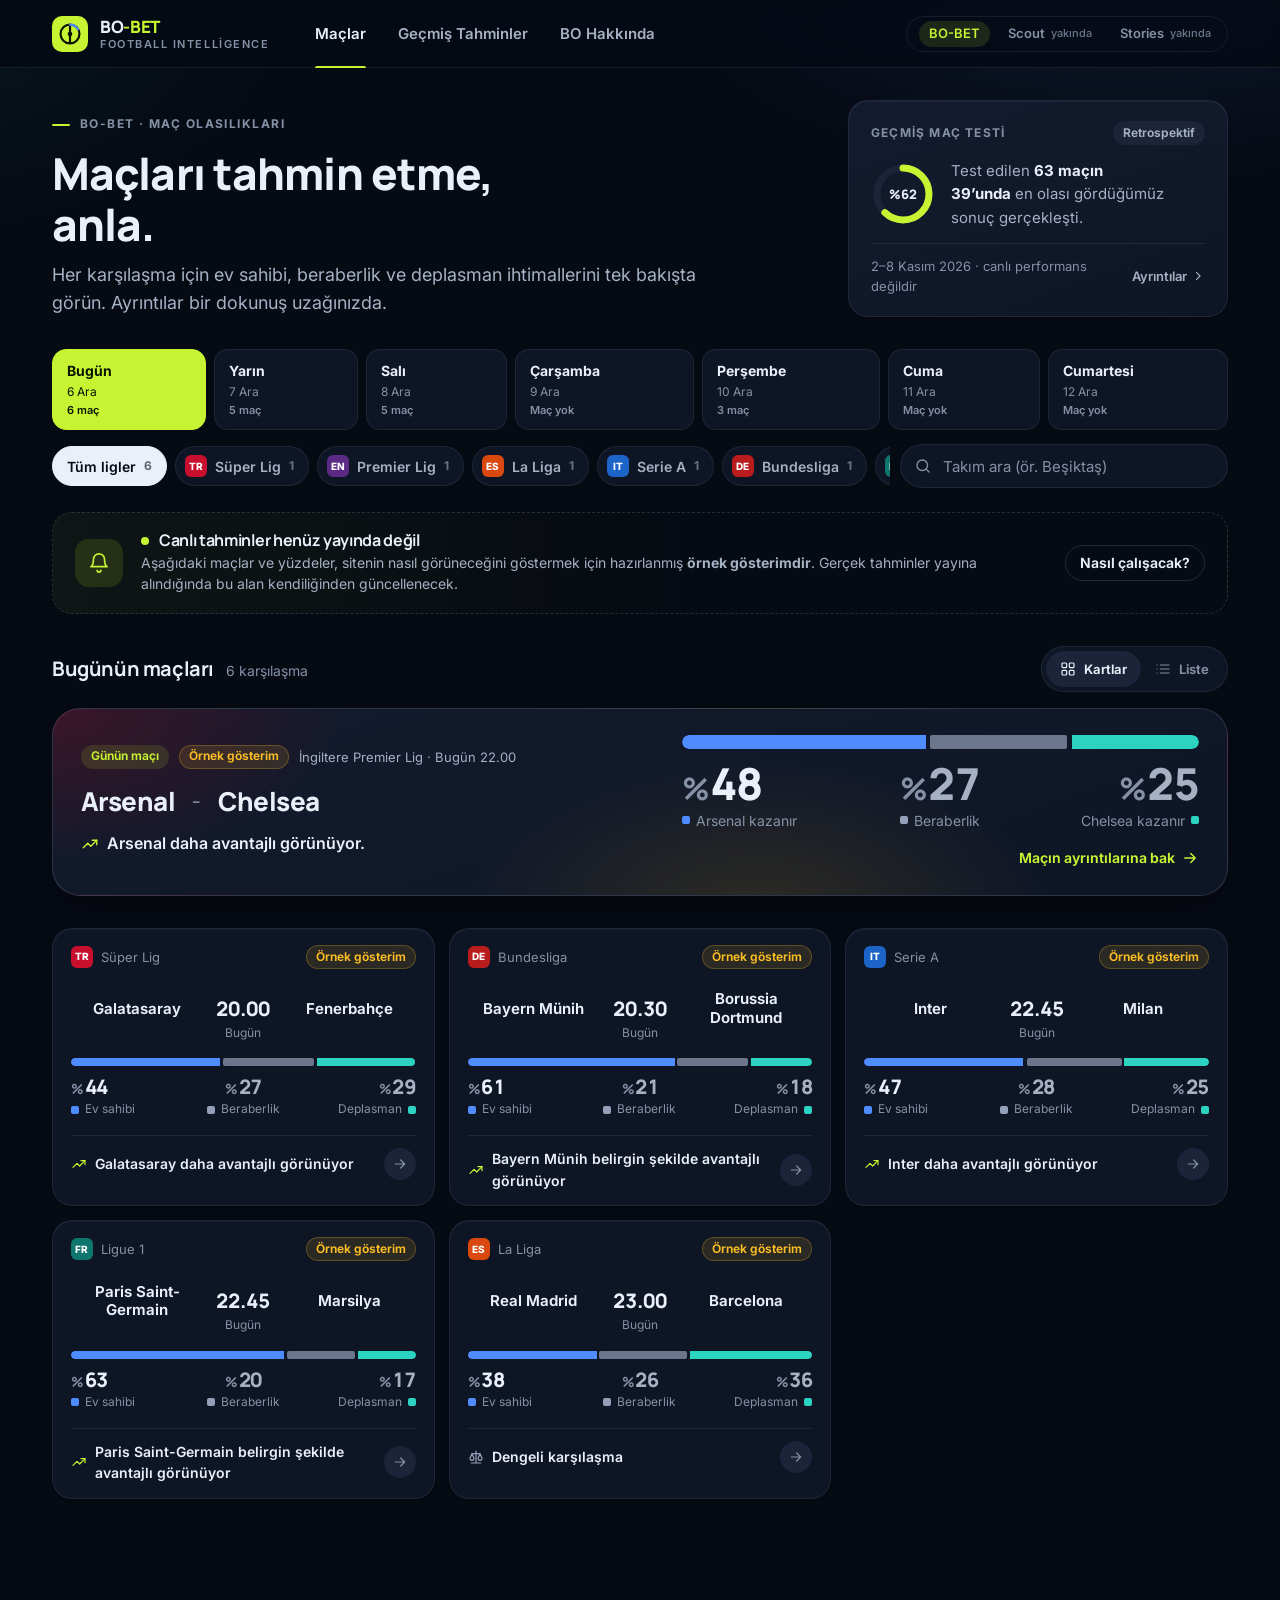
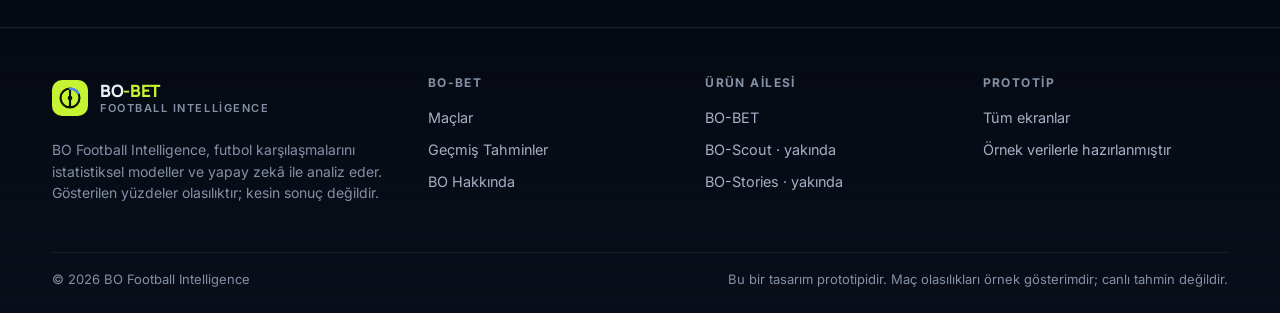
==== commit 2b0cf24f: "UX: apply saved color theme before rendering index.html" ====
--- a/index.html
+++ b/index.html
@@ -2,6 +2,7 @@
 <html lang="tr">
 <head>
 <meta charset="UTF-8">
+<script src="assets/js/theme.js"></script>
 <meta name="viewport" content="width=device-width, initial-scale=1, viewport-fit=cover">
 <meta name="theme-color" content="#060a13">
 <meta name="description" content="BO-BET: Bugünün futbol maçları için kazanma ve beraberlik olasılıkları. BO Football Intelligence.">
--- a/assets/css/components.css
+++ b/assets/css/components.css
@@ -64,21 +64,6 @@
 .tag--brand { background: var(--brand-soft); color: var(--brand); }
 .tag--ok { background: var(--ok-soft); color: var(--ok); }
 .tag--bad { background: var(--bad-soft); color: var(--bad); }
-
-/* ---------- Takım arması (SVG kalkan) ---------- */
-.crest {
-  --size: 40px;
-  width: var(--size);
-  height: var(--size);
-  flex-shrink: 0;
-  filter: drop-shadow(0 6px 10px rgba(0, 0, 0, 0.35));
-}
-.crest svg { width: 100%; height: 100%; }
-.crest--xs { --size: 24px; }
-.crest--sm { --size: 32px; }
-.crest--md { --size: 44px; }
-.crest--lg { --size: 72px; }
-.crest--xl { --size: clamp(76px, 10vw, 112px); }
 
 /* ---------- Lig rozeti ---------- */
 .league-mark {
--- a/assets/css/pages.css
+++ b/assets/css/pages.css
@@ -128,7 +128,7 @@
 .match-card__league { display: inline-flex; align-items: center; gap: 8px; min-width: 0; }
 .match-card__league span { white-space: nowrap; overflow: hidden; text-overflow: ellipsis; }
 .match-card__teams { display: grid; grid-template-columns: 1fr auto 1fr; align-items: start; gap: 8px; }
-.mc-team { display: flex; flex-direction: column; align-items: center; gap: 8px; text-align: center; min-width: 0; }
+.mc-team { display: flex; align-items: center; justify-content: center; text-align: center; min-width: 0; min-height: 48px; }
 .mc-team__name { font-weight: 650; font-size: 0.9375rem; line-height: 1.25; }
 .mc-center { display: flex; flex-direction: column; align-items: center; padding-top: 8px; min-width: 64px; }
 .mc-center__time { font-family: var(--font-display); font-weight: 800; font-size: 1.25rem; font-variant-numeric: tabular-nums; }
@@ -180,7 +180,7 @@
 .featured:hover { border-color: rgba(198, 244, 50, 0.35); transform: translateY(-2px); }
 .featured__meta { display: flex; align-items: center; gap: 10px; flex-wrap: wrap; font-size: 0.8125rem; color: var(--text-2); }
 .featured__teams { display: flex; align-items: center; gap: 18px; margin-top: 18px; flex-wrap: wrap; }
-.featured__team { display: flex; align-items: center; gap: 14px; min-width: 0; }
+.featured__team { display: flex; align-items: center; min-width: 0; }
 .featured__team strong { font-family: var(--font-display); font-size: clamp(1.25rem, 1rem + 1vw, 1.625rem); font-weight: 800; letter-spacing: -0.02em; line-height: 1.1; }
 .featured__vs { font-size: 0.8125rem; font-weight: 700; color: var(--text-3); }
 .featured__verdict { margin-top: 16px; display: inline-flex; align-items: center; gap: 8px; font-weight: 600; }
@@ -204,7 +204,7 @@
 .match-row:hover { background: var(--surface-2); }
 .match-row__time { font-family: var(--font-display); font-weight: 800; font-variant-numeric: tabular-nums; }
 .match-row__teams { display: flex; flex-direction: column; gap: 6px; min-width: 0; }
-.match-row__team { display: flex; align-items: center; gap: 10px; font-weight: 600; font-size: 0.9375rem; min-width: 0; }
+.match-row__team { display: flex; align-items: center; font-weight: 600; font-size: 0.9375rem; min-width: 0; }
 .match-row__team span { white-space: nowrap; overflow: hidden; text-overflow: ellipsis; }
 .match-row .prob__pct { font-size: 1rem; }
 .match-row__go { color: var(--text-3); }
@@ -313,7 +313,7 @@
   gap: clamp(12px, 3vw, 40px);
   margin-top: clamp(20px, 3vw, 32px);
 }
-.hero-team { display: flex; flex-direction: column; align-items: center; gap: 14px; text-align: center; min-width: 0; }
+.hero-team { display: flex; flex-direction: column; align-items: center; gap: 8px; text-align: center; min-width: 0; }
 .hero-team__name { font-family: var(--font-display); font-weight: 800; font-size: clamp(1.125rem, 0.9rem + 1.4vw, 2rem); letter-spacing: -0.02em; line-height: 1.1; }
 .hero-team__role { font-size: 0.75rem; font-weight: 600; letter-spacing: 0.1em; text-transform: uppercase; color: var(--text-3); }
 .hero-center { display: flex; flex-direction: column; align-items: center; gap: 4px; }
@@ -364,18 +364,58 @@
 .panel__head h2 { font-size: 1.125rem; }
 .panel__head p { margin-top: 4px; font-size: 0.875rem; color: var(--text-3); }
 
-/* 100 maç görseli */
-.hundred { display: grid; grid-template-columns: repeat(20, 1fr); gap: 5px; }
-.hundred i { aspect-ratio: 1; border-radius: 50%; animation: pop 400ms var(--ease-out) both; }
-.hundred i.h { background: var(--home); }
-.hundred i.d { background: var(--draw); opacity: 0.7; }
-.hundred i.a { background: var(--away); }
-@keyframes pop { from { transform: scale(0); } to { transform: scale(1); } }
-.hundred-legend { display: flex; gap: 18px; flex-wrap: wrap; margin-top: 16px; font-size: 0.875rem; color: var(--text-2); }
-.hundred-legend span { display: inline-flex; align-items: center; gap: 8px; }
-.hundred-legend i { width: 10px; height: 10px; border-radius: 50%; }
-.hundred-legend b { color: var(--text); font-variant-numeric: tabular-nums; }
-.hundred-note { margin-top: 14px; padding-top: 14px; border-top: 1px solid var(--line); font-size: 0.875rem; color: var(--text-2); }
+/* Kompakt 100 maç görseli: mini 10x10 olasılık haritası */
+.panel--hundred .panel__head { margin-bottom: 14px; }
+.hundred-layout {
+  display: grid;
+  grid-template-columns: 138px minmax(0, 1fr);
+  gap: clamp(16px, 3vw, 28px);
+  align-items: center;
+}
+.hundred {
+  display: grid;
+  grid-template-columns: repeat(10, minmax(0, 1fr));
+  gap: 3px;
+  width: 138px;
+  padding: 7px;
+  background: var(--bg-2);
+  border: 1px solid var(--line);
+  border-radius: var(--r-md);
+  aspect-ratio: 1;
+}
+.hundred__tile { display: block; aspect-ratio: 1; border-radius: 3px; }
+.hundred__tile--h, .hundred-stat__mark--h { background: var(--home); }
+.hundred__tile--d, .hundred-stat__mark--d { background: var(--draw); }
+.hundred__tile--a, .hundred-stat__mark--a { background: var(--away); }
+.hundred-stats { display: grid; gap: 11px; min-width: 0; }
+.hundred-stat { display: flex; align-items: center; gap: 10px; min-width: 0; }
+.hundred-stat__mark { width: 9px; height: 9px; border-radius: 3px; flex-shrink: 0; }
+.hundred-stat__text {
+  display: flex;
+  align-items: baseline;
+  justify-content: space-between;
+  gap: 6px 12px;
+  flex: 1;
+  min-width: 0;
+  font-size: 0.875rem;
+  color: var(--text-2);
+}
+.hundred-stat__text strong {
+  flex-shrink: 0;
+  font-family: var(--font-display);
+  font-size: 1.0625rem;
+  color: var(--text);
+  font-variant-numeric: tabular-nums;
+}
+.hundred-stat__text small { font-size: 0.75rem; font-weight: 600; color: var(--text-3); }
+.hundred-note {
+  margin-top: 2px;
+  padding-top: 10px;
+  border-top: 1px solid var(--line);
+  font-size: 0.8125rem;
+  color: var(--text-2);
+  line-height: 1.5;
+}
 
 /* Taslak analiz modülleri */
 .draft-grid { display: grid; grid-template-columns: repeat(2, minmax(0, 1fr)); gap: 12px; }
@@ -454,7 +494,13 @@
 }
 @media (max-width: 640px) {
   .draft-grid, .method-grid, .how-steps { grid-template-columns: 1fr; }
-  .hundred { grid-template-columns: repeat(10, 1fr); gap: 6px; }
+  .hundred-layout { grid-template-columns: 116px minmax(0, 1fr); gap: 14px; }
+  .hundred { width: 116px; padding: 5px; gap: 2px; }
+  .hundred-stats { gap: 7px; }
+  .hundred-stat__text { display: block; font-size: 0.8125rem; }
+  .hundred-stat__text strong { display: block; margin-top: 2px; font-size: 0.9375rem; }
+  .hundred-stat { gap: 7px; }
+  .hundred-note { font-size: 0.75rem; }
   .panel { padding: 18px; }
   .match-hero__teams { gap: 8px; }
   .hero-team { gap: 10px; }
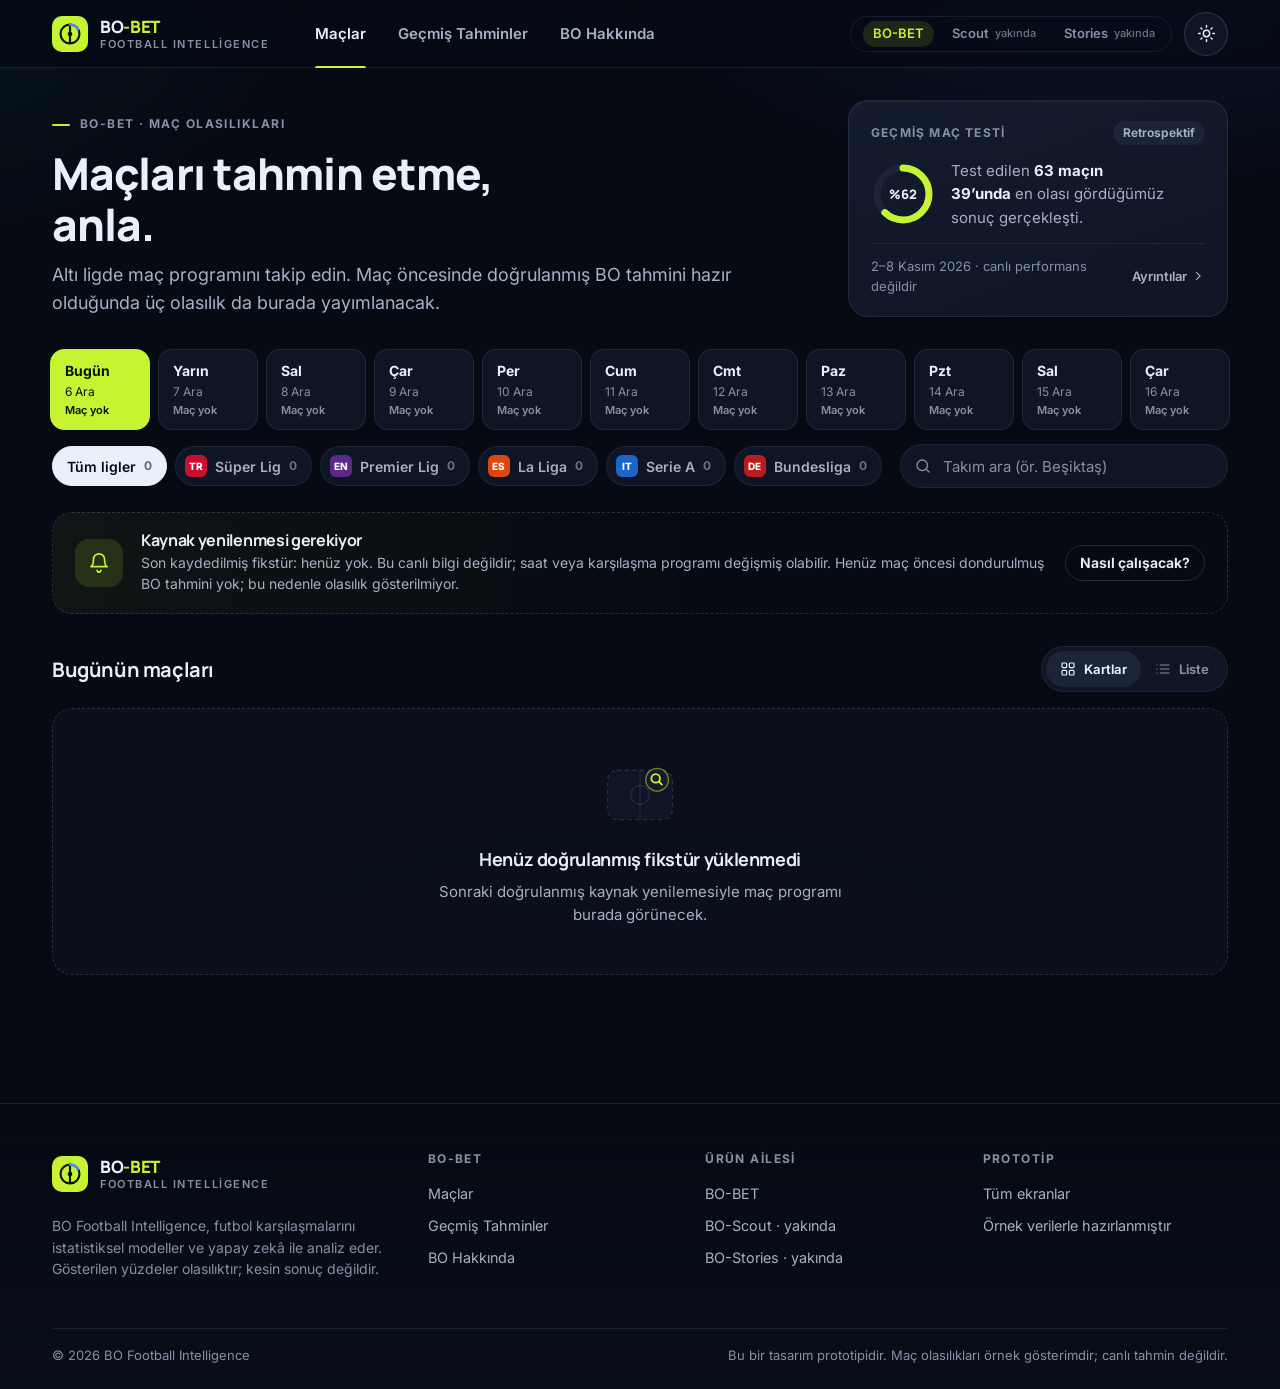
==== commit b6d6d55d: "UX: switch home page from demo fixtures to verified feed (pending safe refresh)" ====
--- a/index.html
+++ b/index.html
@@ -5,7 +5,7 @@
 <script src="assets/js/theme.js"></script>
 <meta name="viewport" content="width=device-width, initial-scale=1, viewport-fit=cover">
 <meta name="theme-color" content="#060a13">
-<meta name="description" content="BO-BET: Bugünün futbol maçları için kazanma ve beraberlik olasılıkları. BO Football Intelligence.">
+<meta name="description" content="BO Football Intelligence: Altı ligde gerçek maç takvimi, kaynak güncelliği ve doğrulanmış BO tahminlerinin durumu.">
 <title>Maçlar · BO-BET — BO Football Intelligence</title>
 <link rel="preconnect" href="https://fonts.googleapis.com">
 <link rel="preconnect" href="https://fonts.gstatic.com" crossorigin>
@@ -26,7 +26,7 @@
       <div>
         <span class="eyebrow">BO-BET · Maç olasılıkları</span>
         <h1 id="hero-title">Maçları tahmin etme, <br>anla.</h1>
-        <p class="lead">Her karşılaşma için ev sahibi, beraberlik ve deplasman ihtimallerini tek bakışta görün. Ayrıntılar bir dokunuş uzağınızda.</p>
+        <p class="lead">Altı ligde maç programını takip edin. Maç öncesinde doğrulanmış BO tahmini hazır olduğunda üç olasılık da burada yayımlanacak.</p>
       </div>
       <a class="track-card" href="gecmis-tahminler.html" id="track-card" aria-label="Geçmiş maç testlerinin sonuçlarını gör"></a>
     </section>
@@ -47,8 +47,8 @@
     <div class="live-empty" role="status">
       <span class="live-empty__icon"><svg viewBox="0 0 24 24" fill="none" stroke="currentColor" stroke-width="1.8" stroke-linecap="round" stroke-linejoin="round" aria-hidden="true"><path d="M6 8a6 6 0 0 1 12 0c0 7 3 8 3 8H3s3-1 3-8"/><path d="M10 20a2 2 0 0 0 4 0"/></svg></span>
       <div>
-        <h3><span class="pulse-dot" aria-hidden="true"></span>Canlı tahminler henüz yayında değil</h3>
-        <p>Aşağıdaki maçlar ve yüzdeler, sitenin nasıl görüneceğini göstermek için hazırlanmış <strong>örnek gösterimdir</strong>. Gerçek tahminler yayına alındığında bu alan kendiliğinden güncellenecek.</p>
+        <h3><span class="pulse-dot" aria-hidden="true"></span>Fikstür verisi yükleniyor</h3>
+        <p>Fikstürün kaynak zamanı ve maç öncesinde dondurulmuş tahminlerin durumu burada gösterilir. Doğrulanmamış olasılık yayımlanmaz.</p>
       </div>
       <a class="btn btn--ghost btn--sm" href="hakkinda.html#canli">Nasıl çalışacak?</a>
     </div>
@@ -76,6 +76,7 @@
 <script src="assets/js/data.js"></script>
 <script src="assets/js/icons.js"></script>
 <script src="assets/js/core.js"></script>
-<script src="assets/js/page-matches.js"></script>
+<script src="assets/js/fixture-feed.js"></script>
+<script src="assets/js/page-fixtures.js"></script>
 </body>
 </html>
--- a/assets/css/base.css
+++ b/assets/css/base.css
@@ -21,6 +21,7 @@
   /* Marka: sinyal lime — yalnızca marka, etkin durum ve ana eylem */
   --brand: #c6f432;
   --brand-hover: #d6fb63;
+  --brand-text: #c6f432;
   --brand-ink: #0b1300;
   --brand-soft: rgba(198, 244, 50, 0.12);
 
@@ -71,6 +72,9 @@
   --header-h: 68px;
   --bottom-h: 66px;
   --container: 1240px;
+  --header-glass: rgba(6, 10, 19, 0.78);
+  --bottom-glass: rgba(8, 12, 22, 0.92);
+  --footer-fade: rgba(10, 16, 29, 0.7);
 }
 
 /* ---------- Temel ---------- */
@@ -254,3 +258,57 @@
   font-size: 0.975rem;
   color: var(--text-2);
 }
+
+/* Açık tema: kontrastlı beyaza yakın yüzeyler */
+html[data-theme="light"] {
+  color-scheme: light;
+  --bg: #f6f8fc;
+  --bg-2: #edf2f8;
+  --surface: #ffffff;
+  --surface-2: #f4f7fb;
+  --surface-3: #e4eaf2;
+  --line: rgba(38, 58, 83, 0.12);
+  --line-2: rgba(38, 58, 83, 0.21);
+  --text: #172337;
+  --text-2: #43556b;
+  --text-3: #62738a;
+  --brand: #b9e044;
+  --brand-hover: #c7e968;
+  --brand-ink: #17240a;
+  --brand-text: #496c09;
+  --brand-soft: rgba(91, 125, 22, 0.11);
+  --home: #356bd4;
+  --draw: #7789a3;
+  --away: #0b9b90;
+  --home-soft: rgba(53, 107, 212, 0.11);
+  --draw-soft: rgba(119, 137, 163, 0.13);
+  --away-soft: rgba(11, 155, 144, 0.11);
+  --ok: #127847;
+  --bad: #b82649;
+  --warn: #956000;
+  --ok-soft: rgba(18, 120, 71, 0.09);
+  --bad-soft: rgba(184, 38, 73, 0.09);
+  --warn-soft: rgba(149, 96, 0, 0.08);
+  --shadow-1: 0 1px 3px rgba(24, 43, 65, 0.06);
+  --shadow-2: 0 12px 30px -16px rgba(25, 45, 70, 0.22);
+  --shadow-3: 0 22px 55px -28px rgba(25, 45, 70, 0.27);
+  --header-glass: rgba(255, 255, 255, 0.87);
+  --bottom-glass: rgba(255, 255, 255, 0.94);
+  --footer-fade: rgba(233, 239, 247, 0.8);
+}
+html[data-theme="light"] body::before {
+  background:
+    radial-gradient(900px 480px at 88% -10%, rgba(53, 107, 212, 0.065), transparent 65%),
+    radial-gradient(700px 420px at -8% 0%, rgba(11, 155, 144, 0.04), transparent 65%);
+}
+html[data-theme="light"] :focus-visible { outline-color: var(--brand-text); }
+html[data-theme="light"] ::selection { background: rgba(185, 224, 68, 0.5); color: var(--text); }
+html[data-theme="light"] .logo__name b,
+html[data-theme="light"] .tag--brand,
+html[data-theme="light"] .product-switch__item.is-current,
+html[data-theme="light"] .featured__cta,
+html[data-theme="light"] .side-card .link-arrow,
+html[data-theme="light"] .link-arrow,
+html[data-theme="light"] .bottom-nav__link[aria-current="page"],
+html[data-theme="light"] .how-step__n,
+html[data-theme="light"] .translate__arrow { color: var(--brand-text); }
--- a/assets/css/shell.css
+++ b/assets/css/shell.css
@@ -7,7 +7,7 @@
   top: 0;
   z-index: 50;
   height: var(--header-h);
-  background: rgba(6, 10, 19, 0.78);
+  background: var(--header-glass);
   backdrop-filter: saturate(160%) blur(14px);
   -webkit-backdrop-filter: saturate(160%) blur(14px);
   border-bottom: 1px solid var(--line);
@@ -153,7 +153,7 @@
     z-index: 60;
     height: calc(var(--bottom-h) + env(safe-area-inset-bottom));
     padding-bottom: env(safe-area-inset-bottom);
-    background: rgba(8, 12, 22, 0.92);
+    background: var(--bottom-glass);
     backdrop-filter: saturate(160%) blur(16px);
     -webkit-backdrop-filter: saturate(160%) blur(16px);
     border-top: 1px solid var(--line);
@@ -195,7 +195,7 @@
 .site-footer {
   margin-top: var(--s-8);
   border-top: 1px solid var(--line);
-  background: linear-gradient(180deg, transparent, rgba(10, 16, 29, 0.7));
+  background: linear-gradient(180deg, transparent, var(--footer-fade));
 }
 .site-footer__grid {
   display: grid;
@@ -249,3 +249,21 @@
     grid-column: 1 / -1;
   }
 }
+
+/* Her ekran boyutunda erişilebilir tema seçimi */
+.theme-toggle {
+  display: inline-flex;
+  align-items: center;
+  justify-content: center;
+  width: 44px;
+  height: 44px;
+  border-radius: var(--r-pill);
+  border: 1px solid var(--line-2);
+  background: var(--surface);
+  color: var(--text);
+  flex-shrink: 0;
+  transition: background var(--t-fast) ease, border-color var(--t-fast) ease, transform var(--t-fast) ease;
+}
+.theme-toggle:hover { background: var(--surface-2); border-color: var(--line-2); transform: translateY(-1px); }
+.theme-toggle svg { width: 19px; height: 19px; }
+.theme-toggle:active { transform: translateY(0); }
--- a/assets/css/components.css
+++ b/assets/css/components.css
@@ -373,3 +373,7 @@
     scroll-behavior: auto !important;
   }
 }
+
+
+html[data-theme="light"] .empty { background: rgba(237, 242, 248, 0.75); }
+html[data-theme="light"] .prob__seg--draw { opacity: 1; }
--- a/assets/css/pages.css
+++ b/assets/css/pages.css
@@ -580,7 +580,7 @@
 .past-head,
 .past-row {
   display: grid;
-  grid-template-columns: minmax(0, 1.7fr) 84px minmax(0, 1fr) minmax(0, 1fr) 96px;
+  grid-template-columns: minmax(0, 1.5fr) 76px minmax(185px, 1.35fr) minmax(0, 1fr) 90px;
   grid-template-areas: "match score pick actual badge";
   align-items: center;
   gap: 16px;
@@ -588,11 +588,24 @@
 }
 .past-head { font-size: 0.75rem; font-weight: 700; letter-spacing: 0.08em; text-transform: uppercase; color: var(--text-3); background: var(--bg-2); border-bottom: 1px solid var(--line); }
 .past-head span:last-child { text-align: right; }
-.past-row { min-height: 76px; }
+.past-row { min-height: 88px; }
 .past-row + .past-row { border-top: 1px solid var(--line); }
 .past-row__match { grid-area: match; display: flex; flex-direction: column; gap: 6px; min-width: 0; }
 .past-row__score { grid-area: score; }
 .past-row__pick { grid-area: pick; min-width: 0; }
+.past-pick__main { display: flex; align-items: center; gap: 6px; flex-wrap: wrap; min-width: 0; }
+.past-pick__name { color: var(--text); font-size: 0.875rem; font-weight: 650; }
+.past-pick__name b { white-space: nowrap; font-variant-numeric: tabular-nums; }
+.past-pick__tier {
+  display: inline-flex; align-items: center; border-radius: var(--r-pill);
+  padding: 2px 7px; background: var(--draw-soft); color: var(--text-2);
+  border: 1px solid var(--line); font-size: 0.7rem; font-weight: 650;
+  white-space: nowrap;
+}
+.past-pick__prob {
+  display: block; margin-top: 5px; font-size: 0.75rem; line-height: 1.5;
+  font-variant-numeric: tabular-nums; color: var(--text-3);
+}
 .past-row__actual { grid-area: actual; min-width: 0; }
 .past-row__badge { grid-area: badge; justify-self: end; }
 .past-row__meta { display: flex; align-items: center; gap: 8px; font-size: 0.75rem; color: var(--text-3); }
@@ -653,3 +666,18 @@
 }
 
 /* (Hakkında sayfası stilleri: about.css) */
+
+
+/* Açık tema için mevcut koyu katmanları nötrleştir */
+html[data-theme="light"] .match-hero::before { border-color: rgba(38, 58, 83, 0.09); }
+html[data-theme="light"] .match-hero::after { background: linear-gradient(180deg, rgba(38, 58, 83, 0.08), transparent 60%); }
+html[data-theme="light"] .verdict-pill { background: rgba(255, 255, 255, 0.78); }
+html[data-theme="light"] .featured:hover { border-color: rgba(73, 108, 9, 0.3); }
+html[data-theme="light"] .record-main {
+  background:
+    radial-gradient(500px 260px at 100% 0%, rgba(185, 224, 68, 0.11), transparent 70%),
+    linear-gradient(160deg, var(--surface-2), var(--surface));
+}
+html[data-theme="light"] .draft {
+  background: repeating-linear-gradient(135deg, rgba(38, 58, 83, 0.012) 0 10px, transparent 10px 20px), var(--bg-2);
+}
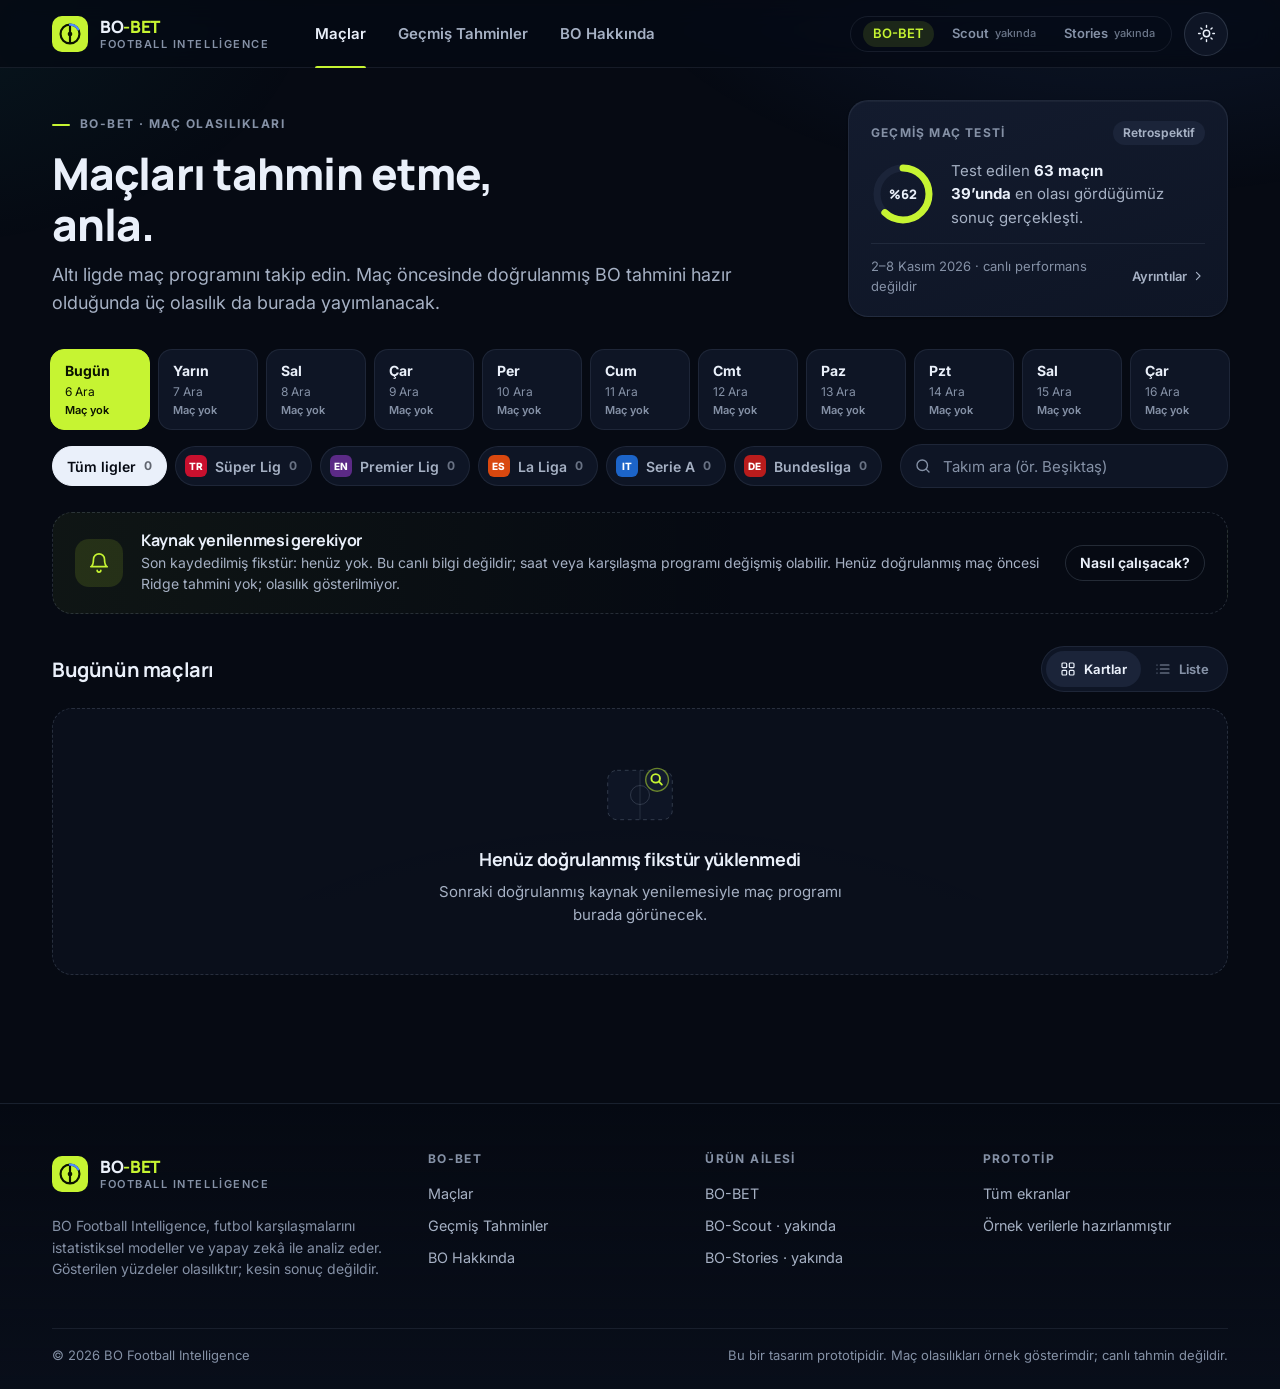
==== commit 8d70197f: "UX: display only verified pre-kickoff Ridge PAPER probabilities" ====
--- a/index.html
+++ b/index.html
@@ -77,6 +77,7 @@
 <script src="assets/js/icons.js"></script>
 <script src="assets/js/core.js"></script>
 <script src="assets/js/fixture-feed.js"></script>
+<script src="assets/js/prediction-feed.js"></script>
 <script src="assets/js/page-fixtures.js"></script>
 </body>
 </html>
--- a/assets/css/pages.css
+++ b/assets/css/pages.css
@@ -681,3 +681,37 @@
 html[data-theme="light"] .draft {
   background: repeating-linear-gradient(135deg, rgba(38, 58, 83, 0.012) 0 10px, transparent 10px 20px), var(--bg-2);
 }
+
+
+/* Fikstür görünümü: tahmin olmayan maçlara olasılık uydurulmaz. */
+.fixture-card { cursor: default; }
+.fixture-card:hover { transform: none; }
+.fixture-card__foot {
+  display: flex; justify-content: space-between; align-items: center;
+  flex-wrap: wrap; gap: 8px; padding-top: 13px; border-top: 1px solid var(--line);
+}
+.fixture-await {
+  display: inline-flex; align-items: center; min-height: 25px; padding: 3px 9px;
+  border-radius: var(--r-pill); color: var(--text-2); background: var(--draw-soft);
+  border: 1px solid var(--line); font-size: 0.75rem; font-weight: 650;
+}
+.fixture-card__note { color: var(--text-3); font-size: 0.75rem; }
+.fixture-row {
+  display: grid; align-items: center;
+  grid-template-columns: 64px minmax(0, 1fr) auto; gap: 18px;
+  padding: 15px 20px; min-height: 70px;
+}
+.fixture-row + .fixture-row { border-top: 1px solid var(--line); }
+.fixture-row__time { font-family: var(--font-display); font-size: 1rem; font-weight: 800; }
+.fixture-row__teams { min-width: 0; font-size: 0.9375rem; }
+.fixture-row__teams strong { font-weight: 650; }
+.fixture-row__teams small { display: block; margin-top: 4px; font-size: 0.75rem; color: var(--text-3); }
+.fixture-row__state { justify-self: end; }
+.live-empty.is-stale { border-color: var(--line-2); }
+.live-empty.is-stale .pulse-dot { background: var(--warn); }
+.live-empty.is-stale .pulse-dot::after { border-color: var(--warn); }
+@media (max-width: 640px) {
+  .fixture-row { grid-template-columns: 60px minmax(0,1fr); gap: 10px; }
+  .fixture-row__state { grid-column: 2; justify-self: start; }
+  .fixture-card__foot { align-items: flex-start; flex-direction: column; }
+}
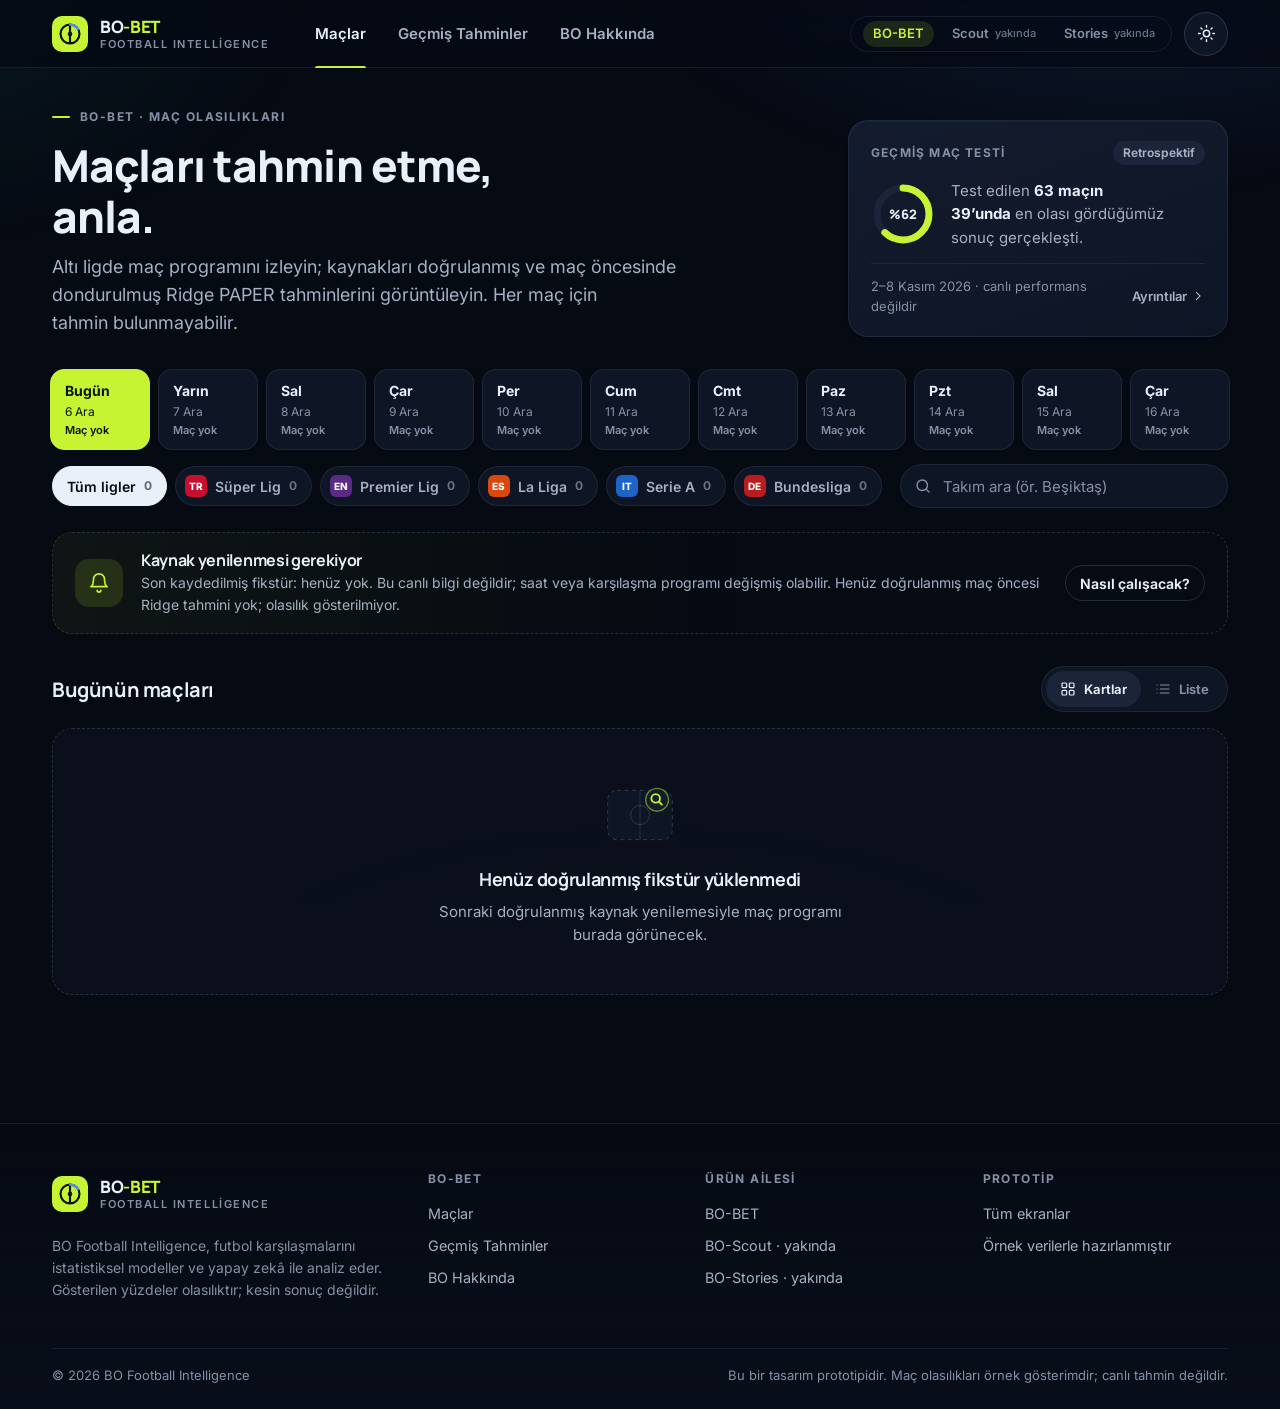
==== commit 49a5aa6f: "Site: describe source-verified PAPER forecasts accurately" ====
--- a/index.html
+++ b/index.html
@@ -26,7 +26,7 @@
       <div>
         <span class="eyebrow">BO-BET · Maç olasılıkları</span>
         <h1 id="hero-title">Maçları tahmin etme, <br>anla.</h1>
-        <p class="lead">Altı ligde maç programını takip edin. Maç öncesinde doğrulanmış BO tahmini hazır olduğunda üç olasılık da burada yayımlanacak.</p>
+        <p class="lead">Altı ligde maç programını izleyin; kaynakları doğrulanmış ve maç öncesinde dondurulmuş Ridge PAPER tahminlerini görüntüleyin. Her maç için tahmin bulunmayabilir.</p>
       </div>
       <a class="track-card" href="gecmis-tahminler.html" id="track-card" aria-label="Geçmiş maç testlerinin sonuçlarını gör"></a>
     </section>
@@ -78,6 +78,7 @@
 <script src="assets/js/core.js"></script>
 <script src="assets/js/fixture-feed.js"></script>
 <script src="assets/js/prediction-feed.js"></script>
+<script src="assets/js/paper-markets.js"></script>
 <script src="assets/js/page-fixtures.js"></script>
 </body>
 </html>
--- a/assets/css/pages.css
+++ b/assets/css/pages.css
@@ -715,3 +715,72 @@
   .fixture-row__state { grid-column: 2; justify-self: start; }
   .fixture-card__foot { align-items: flex-start; flex-direction: column; }
 }
+
+/* Kaynağı doğrulanmış, maç öncesi kaydedilmiş PAPER olasılıkları */
+.fixture-card__prob { margin-top: 1px; }
+.fixture-await--paper {
+  background: var(--home-soft); border-color: var(--line-2);
+  color: var(--text);
+}
+.fixture-row__paper {
+  font-variant-numeric: tabular-nums;
+  font-size: 0.8125rem; font-weight: 650; color: var(--text-2);
+  white-space: nowrap;
+}
+@media (max-width: 560px) {
+  .fixture-row__paper { white-space: normal; }
+}
+
+/* Maç öncesi doğrulanmış Ridge PAPER öngörüleri; gerçek bookmaker fiyatı değildir. */
+.paper-markets {
+  margin: 12px 0;
+  border: 1px solid var(--line);
+  border-radius: var(--r-md);
+  background: var(--bg-2);
+}
+.paper-markets > summary {
+  cursor: pointer;
+  padding: 11px 13px;
+  display: flex;
+  justify-content: space-between;
+  gap: 12px;
+  align-items: center;
+  color: var(--text);
+  font-size: 0.8rem;
+  font-weight: 750;
+}
+.paper-markets > summary span {
+  color: var(--text-3);
+  font-size: 0.71rem;
+  font-weight: 600;
+}
+.paper-markets__caption {
+  margin: 0 13px 10px;
+  color: var(--text-3);
+  font-size: 0.74rem;
+  line-height: 1.45;
+}
+.paper-markets__list { padding: 0 13px 13px; display: grid; gap: 8px; }
+.paper-market {
+  display: grid;
+  gap: 6px;
+  padding: 8px 0;
+  border-top: 1px solid var(--line);
+}
+.paper-market__name { color: var(--text-2); font-size: 0.76rem; font-weight: 700; }
+.paper-market__options { display: flex; flex-wrap: wrap; gap: 5px; }
+.paper-market__option {
+  font-size: 0.72rem;
+  color: var(--text);
+  border-radius: var(--r-sm);
+  padding: 5px 7px;
+  background: var(--surface);
+  border: 1px solid var(--line);
+  font-variant-numeric: tabular-nums;
+}
+.paper-market__option b { font-weight: 700; }
+.paper-market__option small { color: var(--text-3); font-size: 0.69rem; margin-left: 4px; }
+@media (max-width: 560px) {
+  .paper-markets > summary { flex-wrap: wrap; }
+  .paper-market__option { font-size: 0.69rem; }
+}
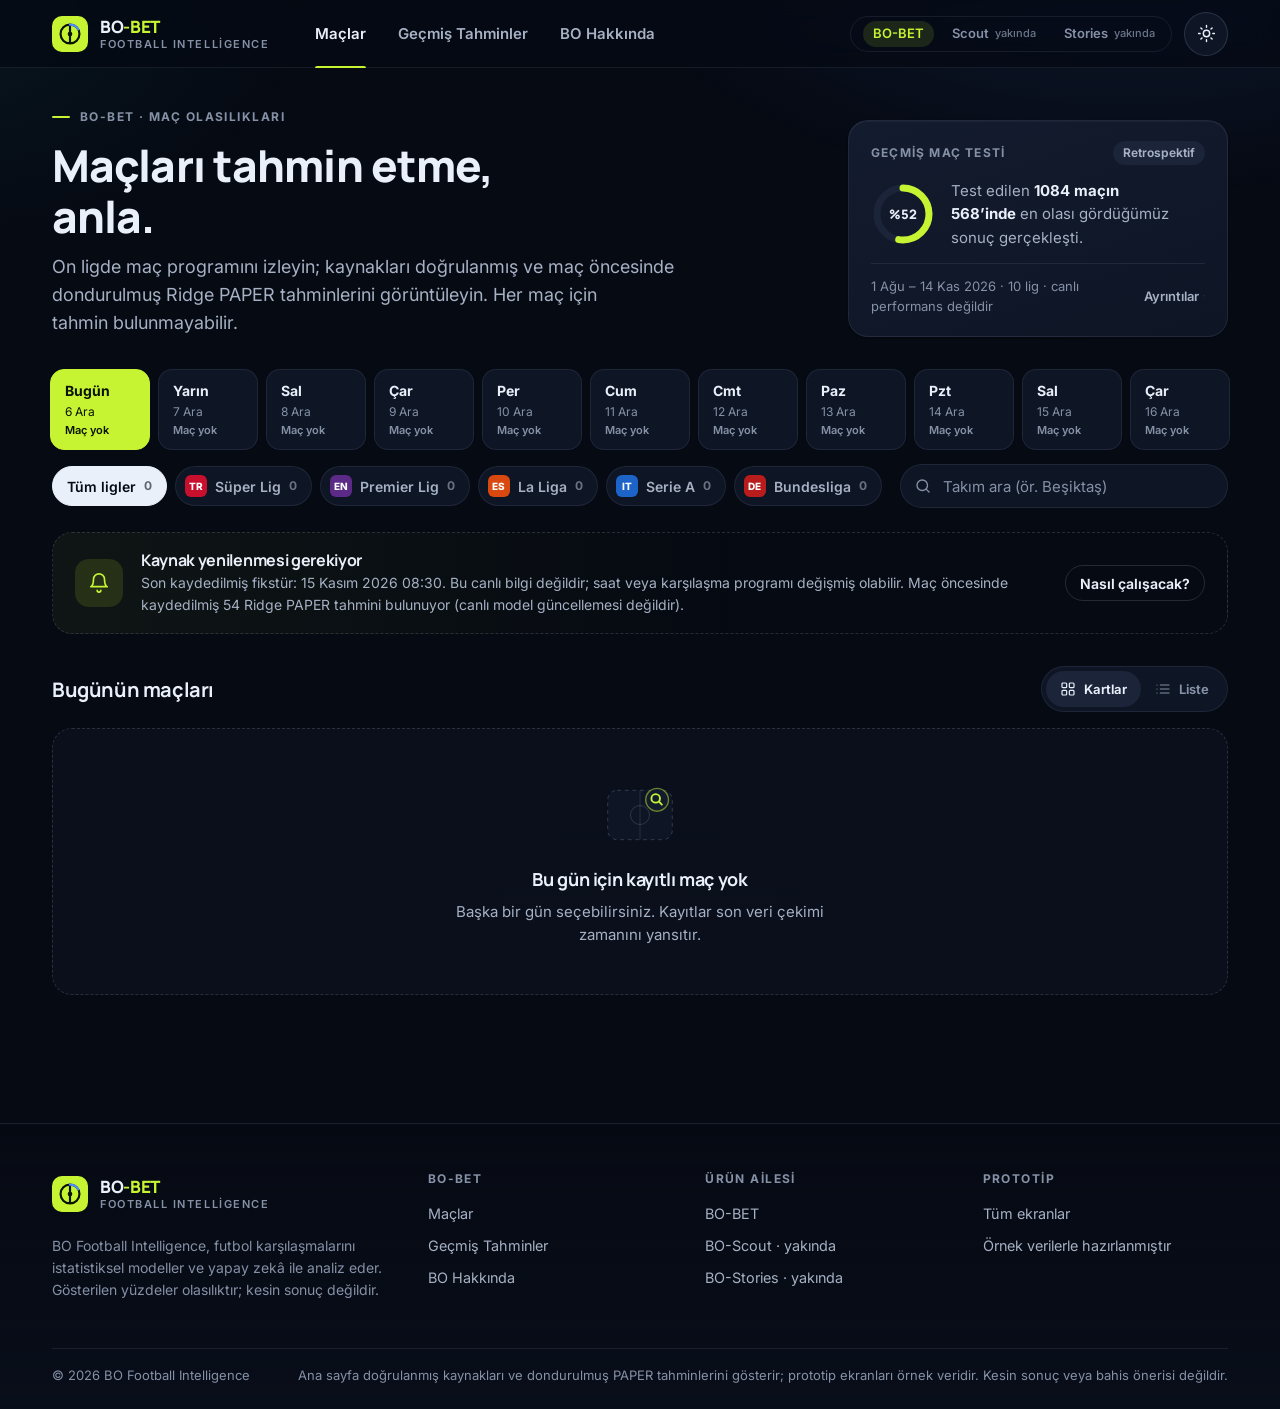
==== commit 9e71ea24: "Site: 10 leagues live; history page = 10-league Ridge replay (1 Aug - 14 Nov 2026) - Fixtures export" ====
--- a/index.html
+++ b/index.html
@@ -5,7 +5,7 @@
 <script src="assets/js/theme.js"></script>
 <meta name="viewport" content="width=device-width, initial-scale=1, viewport-fit=cover">
 <meta name="theme-color" content="#060a13">
-<meta name="description" content="BO Football Intelligence: Altı ligde gerçek maç takvimi, kaynak güncelliği ve doğrulanmış BO tahminlerinin durumu.">
+<meta name="description" content="BO Football Intelligence: On ligde gerçek maç takvimi, kaynak güncelliği ve doğrulanmış BO tahminlerinin durumu.">
 <title>Maçlar · BO-BET — BO Football Intelligence</title>
 <link rel="preconnect" href="https://fonts.googleapis.com">
 <link rel="preconnect" href="https://fonts.gstatic.com" crossorigin>
@@ -26,7 +26,7 @@
       <div>
         <span class="eyebrow">BO-BET · Maç olasılıkları</span>
         <h1 id="hero-title">Maçları tahmin etme, <br>anla.</h1>
-        <p class="lead">Altı ligde maç programını izleyin; kaynakları doğrulanmış ve maç öncesinde dondurulmuş Ridge PAPER tahminlerini görüntüleyin. Her maç için tahmin bulunmayabilir.</p>
+        <p class="lead">On ligde maç programını izleyin; kaynakları doğrulanmış ve maç öncesinde dondurulmuş Ridge PAPER tahminlerini görüntüleyin. Her maç için tahmin bulunmayabilir.</p>
       </div>
       <a class="track-card" href="gecmis-tahminler.html" id="track-card" aria-label="Geçmiş maç testlerinin sonuçlarını gör"></a>
     </section>
--- a/assets/css/pages.css
+++ b/assets/css/pages.css
@@ -780,6 +780,15 @@
 }
 .paper-market__option b { font-weight: 700; }
 .paper-market__option small { color: var(--text-3); font-size: 0.69rem; margin-left: 4px; }
+.paper-headline {
+  display: flex; flex-wrap: wrap; gap: 6px 14px; margin-top: 10px;
+  font-size: 0.75rem; color: var(--text-2); font-variant-numeric: tabular-nums;
+}
+.paper-headline__market { display: inline-flex; flex-wrap: wrap; align-items: baseline; gap: 4px 8px; min-width: 0; }
+.paper-headline__name { color: var(--text-3); font-weight: 700; }
+.paper-headline__opt b { color: var(--text); font-weight: 750; }
+.fixture-row__frozen { display: block; margin-top: 3px; font-size: 0.7rem; color: var(--text-3); text-align: right; }
+@media (max-width: 640px) { .fixture-row__frozen { text-align: left; } }
 @media (max-width: 560px) {
   .paper-markets > summary { flex-wrap: wrap; }
   .paper-market__option { font-size: 0.69rem; }
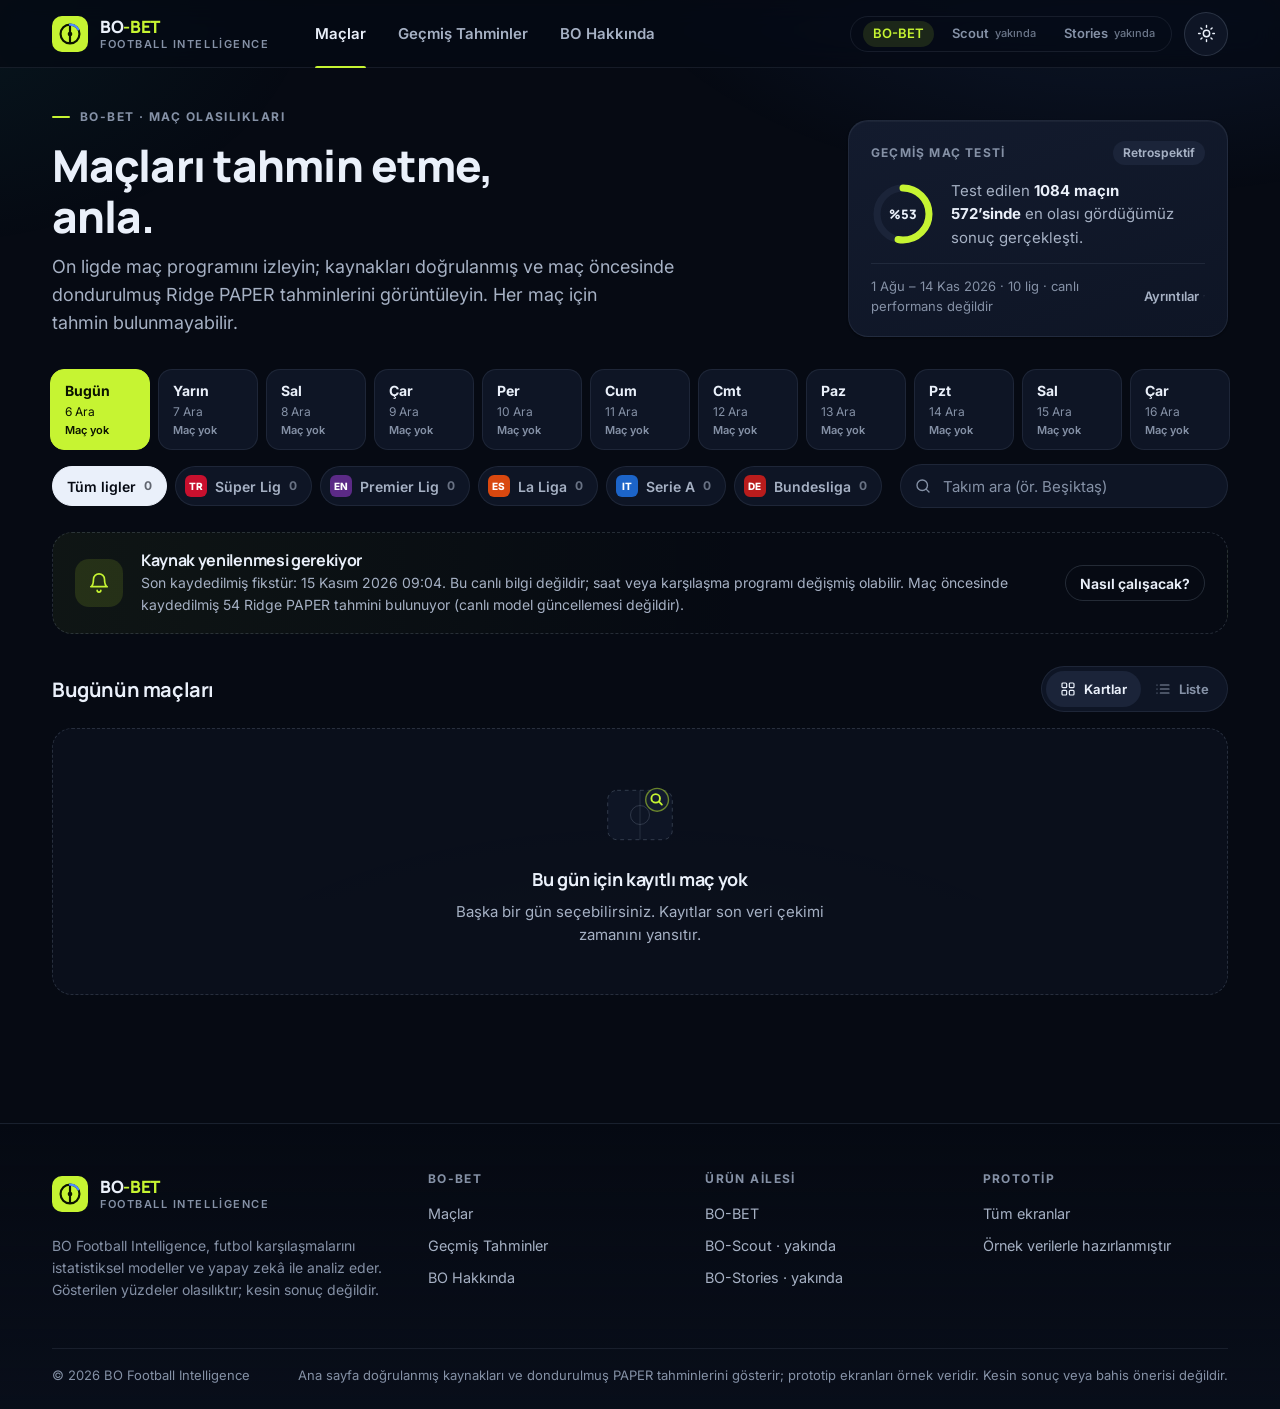
==== commit 470d6816: "feat: confidence level label (high/mid/low) with historical hit rate Fixed thresholds set on 2025-26" ====
--- a/index.html
+++ b/index.html
@@ -79,6 +79,8 @@
 <script src="assets/js/fixture-feed.js"></script>
 <script src="assets/js/prediction-feed.js"></script>
 <script src="assets/js/paper-markets.js"></script>
+<script src="assets/js/history.js"></script>
+<script src="assets/js/confidence.js"></script>
 <script src="assets/js/page-fixtures.js"></script>
 </body>
 </html>
--- a/assets/css/pages.css
+++ b/assets/css/pages.css
@@ -537,13 +537,44 @@
 .record-main__sentence b { color: var(--text); }
 .record-main__strip { display: grid; grid-template-columns: repeat(63, 1fr); gap: 3px; margin-top: 24px; }
 .record-main__strip i { height: 28px; border-radius: 3px; animation: pop 400ms var(--ease-out) both; }
+.record-main__strip--dense { gap: 2px; }
+.record-main__strip--dense i { height: 12px; border-radius: 2px; }
 .record-main__strip i.ok { background: var(--ok); }
 .record-main__strip i.no { background: var(--surface-3); }
 .record-main__legend { display: flex; gap: 18px; flex-wrap: wrap; margin-top: 12px; font-size: 0.8125rem; color: var(--text-3); }
 .record-main__legend span { display: inline-flex; align-items: center; gap: 8px; }
 .record-main__legend i { width: 10px; height: 10px; border-radius: 3px; }
 
-.record-side { display: grid; grid-template-rows: repeat(3, 1fr); gap: var(--s-4); }
+.record-side { display: grid; grid-template-rows: auto 1fr; gap: var(--s-4); min-width: 0; }
+.record-kpis { display: grid; grid-template-columns: repeat(3, minmax(0, 1fr)); gap: 12px; }
+.record-kpis .kpi { padding: 14px 16px; gap: 12px; }
+.record-kpis .kpi__icon { width: 36px; height: 36px; }
+.record-kpis .kpi strong { font-size: 1.5rem; }
+.record-kpis .kpi span { font-size: 0.8125rem; }
+.league-rates {
+  display: flex; flex-direction: column; gap: 2px;
+  padding: 16px 18px; border-radius: var(--r-lg);
+  background: var(--surface); border: 1px solid var(--line);
+}
+.league-rates__head { display: flex; justify-content: space-between; align-items: center; gap: 10px; flex-wrap: wrap; margin-bottom: 8px; }
+.league-rates__head strong { font-size: 0.9375rem; font-weight: 750; }
+.league-rates__all, .league-rate { font: inherit; color: inherit; background: none; border: 0; cursor: pointer; text-align: left; }
+.league-rates__all {
+  font-size: 0.75rem; font-weight: 650; color: var(--text-2);
+  padding: 4px 10px; border-radius: var(--r-pill); border: 1px solid var(--line-2);
+}
+.league-rates__all[aria-pressed="true"] { background: var(--surface-3); color: var(--text); }
+.league-rate {
+  display: grid; grid-template-columns: minmax(0, 8.5em) minmax(40px, 1fr) 6.5em;
+  align-items: center; gap: 12px; padding: 7px 8px; border-radius: var(--r-sm);
+}
+.league-rate:hover { background: var(--surface-2); }
+.league-rate[aria-pressed="true"] { background: var(--surface-3); box-shadow: inset 0 0 0 1px var(--line-2); }
+.league-rate__name { display: inline-flex; align-items: center; gap: 8px; min-width: 0; font-size: 0.8125rem; font-weight: 650; white-space: nowrap; overflow: hidden; text-overflow: ellipsis; }
+.league-rate__bar { height: 8px; border-radius: 99px; background: var(--surface-3); overflow: hidden; }
+.league-rate__bar i { display: block; height: 100%; border-radius: inherit; background: var(--ok); }
+.league-rate__val { font-size: 0.8125rem; font-variant-numeric: tabular-nums; white-space: nowrap; text-align: right; }
+.league-rate__val small { color: var(--text-3); font-size: 0.72rem; margin-left: 6px; }
 .kpi {
   display: flex;
   align-items: center;
@@ -563,14 +594,15 @@
 
 @media (max-width: 900px) {
   .record { grid-template-columns: 1fr; }
-  .record-side { grid-template-rows: none; grid-template-columns: repeat(3, 1fr); }
-  .kpi { flex-direction: column; align-items: flex-start; gap: 10px; padding: 16px; }
+  .record-side { grid-template-rows: none; }
 }
 @media (max-width: 560px) {
-  .record-side { grid-template-columns: 1fr; }
-  .kpi { flex-direction: row; align-items: center; }
+  .record-kpis .kpi { flex-direction: column; align-items: flex-start; gap: 8px; padding: 12px; }
+  .league-rate { grid-template-columns: minmax(0, 7em) minmax(30px, 1fr) 6em; gap: 8px; }
   .record-main__strip { grid-template-columns: repeat(21, 1fr); }
   .record-main__strip i { height: 18px; }
+  .record-main__strip--dense { grid-template-columns: repeat(42, 1fr); gap: 2px; }
+  .record-main__strip--dense i { height: 8px; border-radius: 1px; }
 }
 
 /* Geçmiş liste */
@@ -602,6 +634,27 @@
   border: 1px solid var(--line); font-size: 0.7rem; font-weight: 650;
   white-space: nowrap;
 }
+.conf {
+  display: inline-flex; align-items: center; gap: 5px; border-radius: var(--r-pill);
+  padding: 2px 8px; border: 1px solid var(--line); font-size: 0.7rem; font-weight: 650;
+  white-space: nowrap; background: var(--surface-2); color: var(--text-2);
+}
+.conf::before { content: ""; width: 6px; height: 6px; border-radius: 50%; background: currentColor; }
+.conf--high { background: var(--ok-soft); color: var(--ok); }
+.conf--mid { background: var(--warn-soft); color: var(--warn); }
+.conf--low { color: var(--text-3); }
+.fixture-card__conf { margin-top: 8px; }
+.fixture-row__conf { display: block; margin-top: 3px; text-align: right; }
+@media (max-width: 640px) { .fixture-row__conf { text-align: left; } }
+.conf-rates { display: flex; flex-direction: column; gap: 8px; margin-top: 12px;
+  padding: 16px 18px; border-radius: var(--r-lg); background: var(--surface); border: 1px solid var(--line); }
+.conf-rates__row { display: grid; grid-template-columns: minmax(0, 9.5rem) 1fr auto; align-items: center; gap: 10px; font-size: 0.8rem; }
+.conf-rates__row .conf { justify-self: start; }
+.conf-rates__bar { height: 6px; border-radius: 3px; background: var(--surface-3); overflow: hidden; }
+.conf-rates__bar i { display: block; height: 100%; background: var(--ok); }
+.conf-rates__val { font-variant-numeric: tabular-nums; text-align: right; }
+.conf-rates__val small { display: block; color: var(--text-3); font-size: 0.68rem; }
+.conf-rates__note { margin: 0; font-size: 0.72rem; color: var(--text-3); line-height: 1.5; }
 .past-pick__prob {
   display: block; margin-top: 5px; font-size: 0.75rem; line-height: 1.5;
   font-variant-numeric: tabular-nums; color: var(--text-3);
